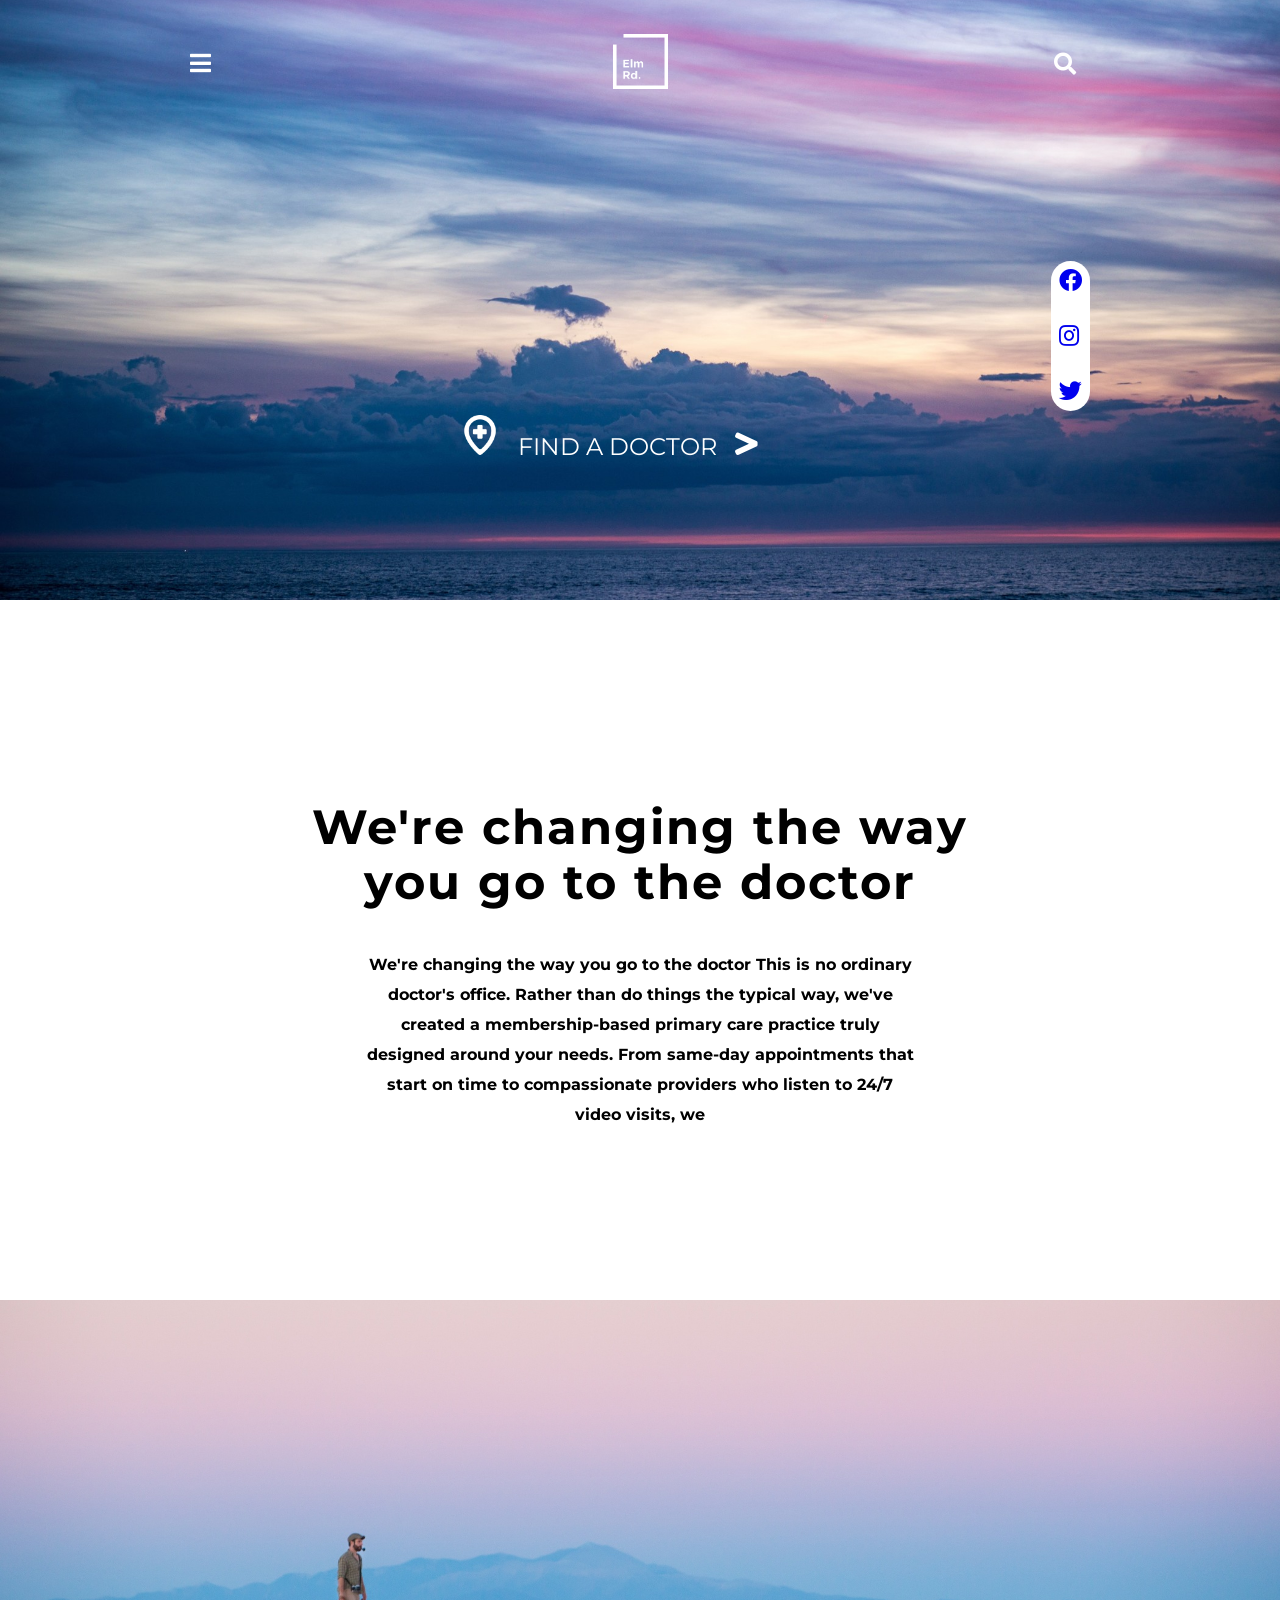
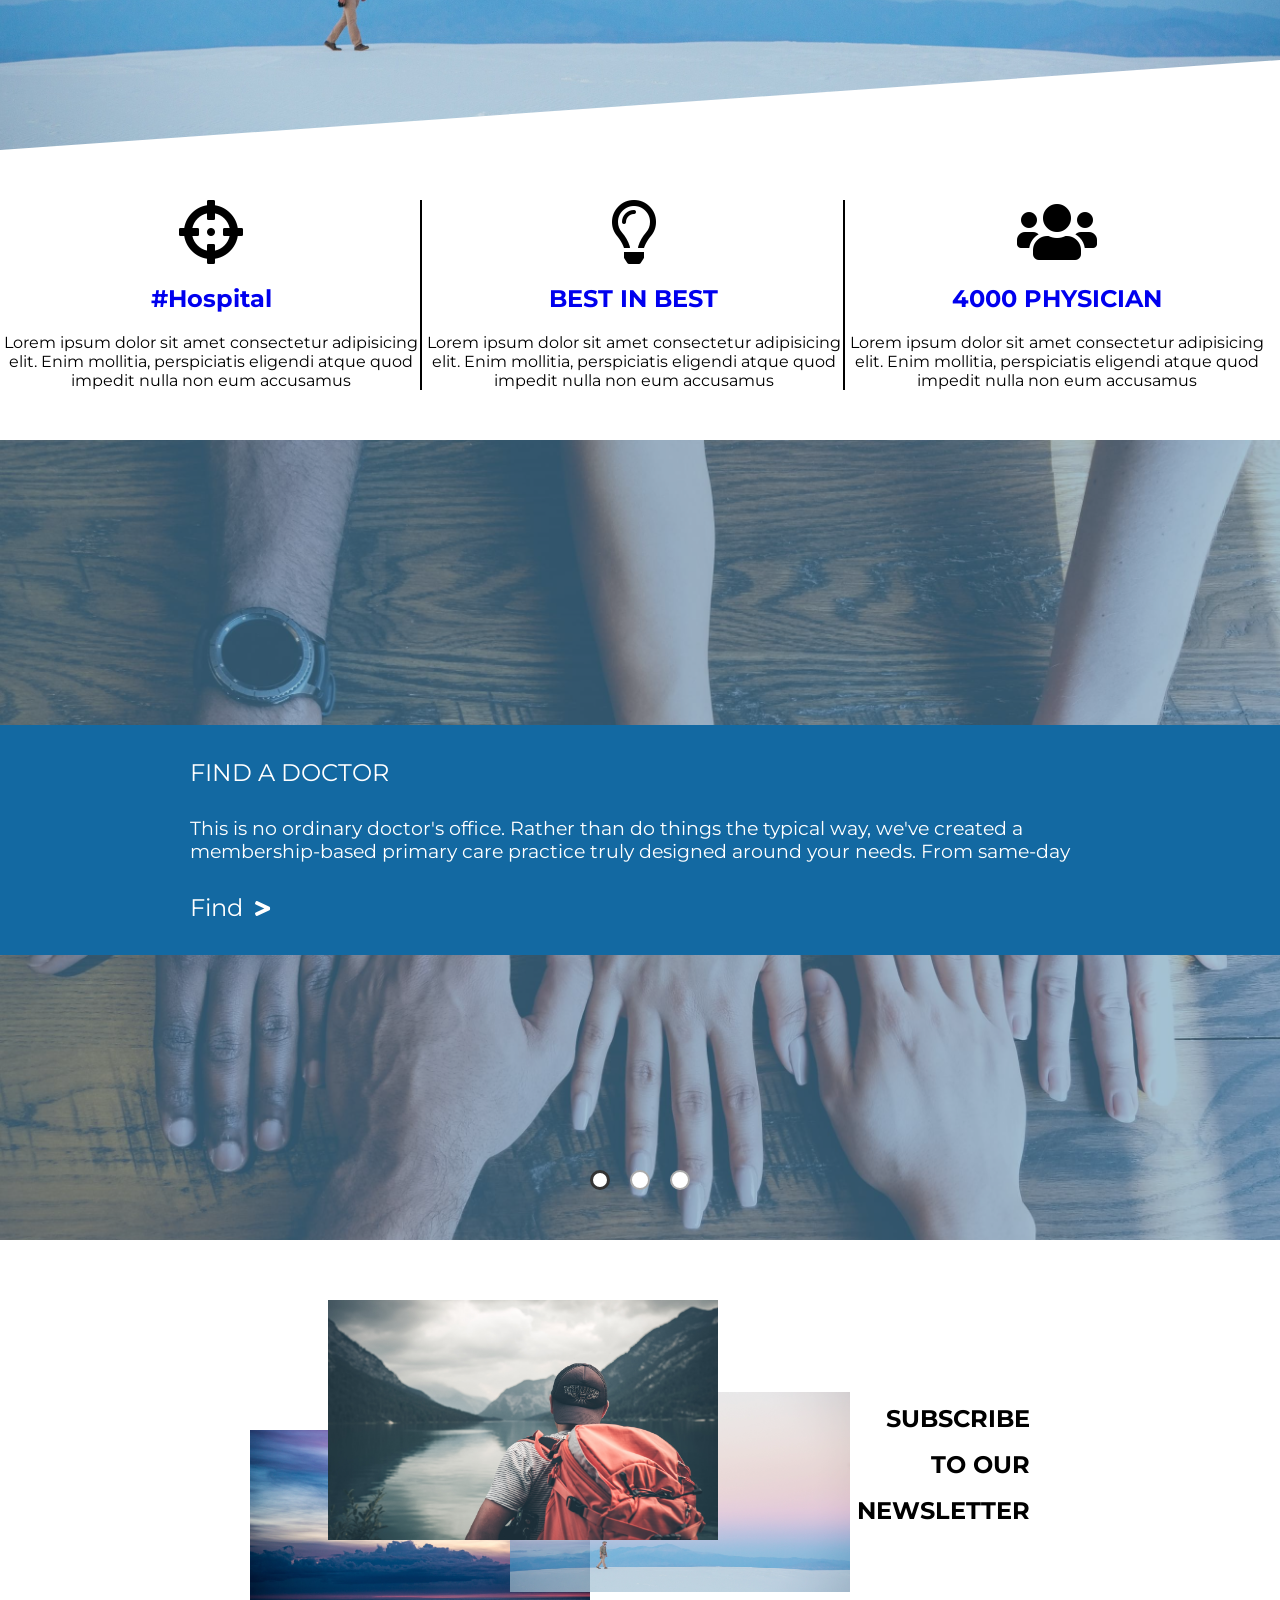
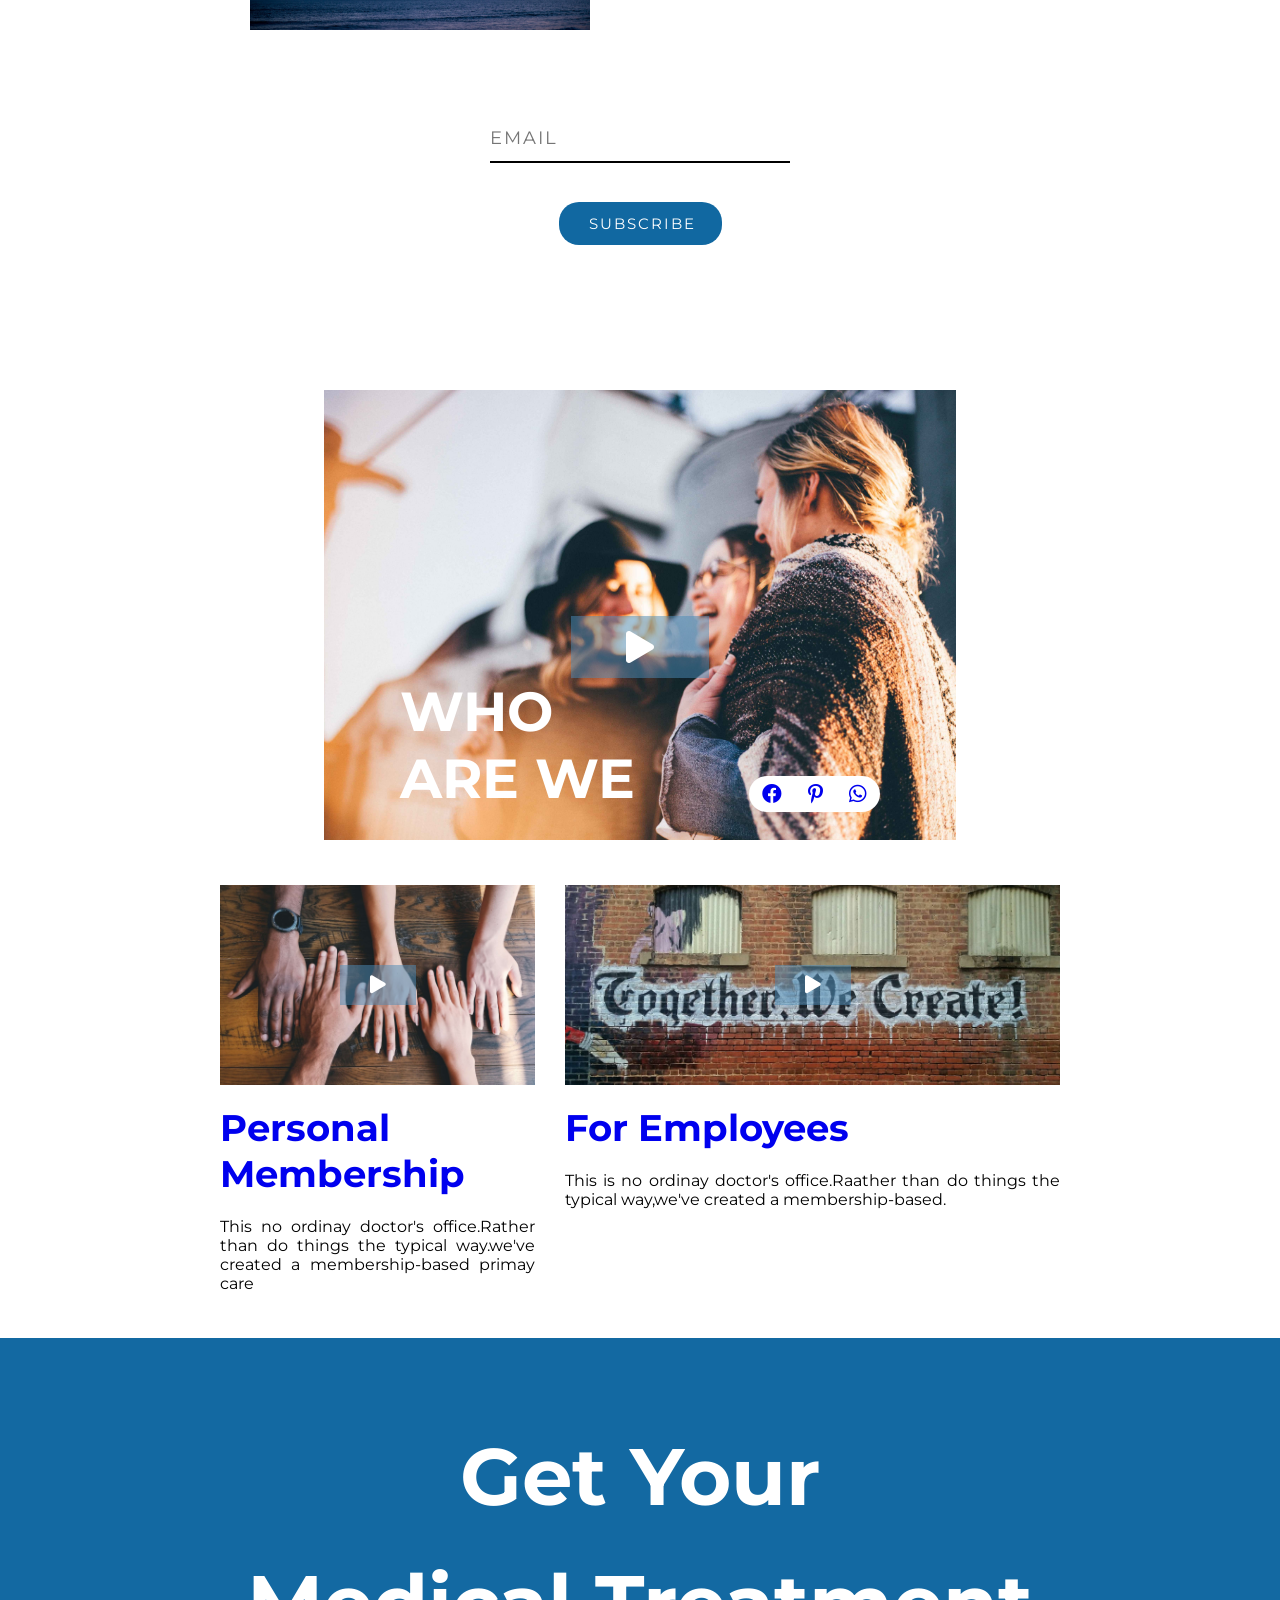
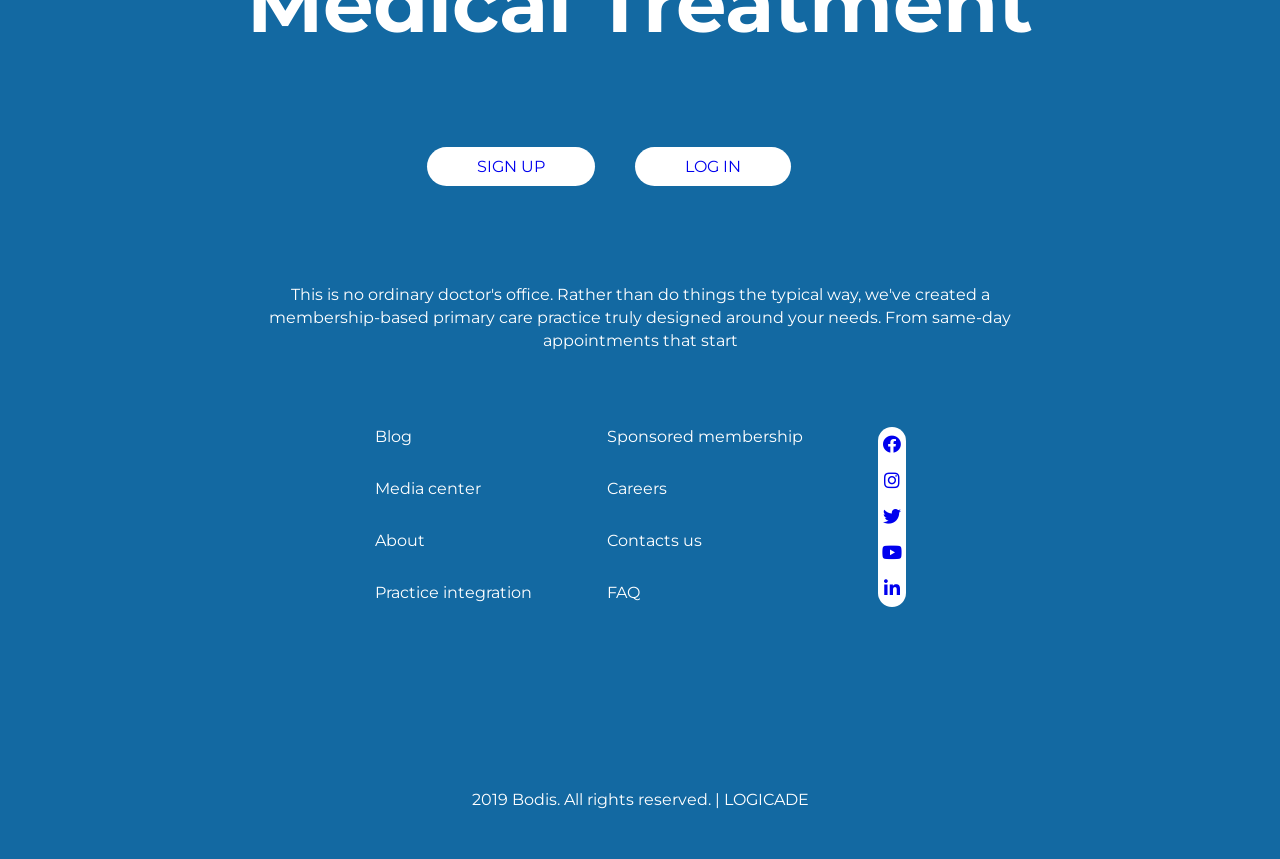
==== index.html @ 465a8fbd "update" ====
<!DOCTYPE html>
<html>

<head>
	<meta charset="utf-8">
	<meta name="viewport" content="width=device-width, initial-scale=1.0">
	<title>ELMRD | LOGICADE - devbranch kalim</title>
	<link href="https://fonts.googleapis.com/css?family=Montserrat&display=swap" rel="stylesheet">
	<link rel="stylesheet" href="./css/font-awesome icons.css">
	<link rel="stylesheet" media="(min-width:769px)" type="text/css" href="style.css">
	<link rel="stylesheet" media="(max-width:768px)" href="./ipad.css">
	<link rel="stylesheet" media="(max-width:500px)" href="./mobile.css">


</head>

<body>
	<!-- Header -->

	<header id="sec1">
		<div class="container-header">
			<div class="main-header-contant">
				<nav class="header__nav">
					<div class="container-header nav-container">
						<div class="hd-burger">
							<a class="text-white-color" href="#" onclick="sideBarFunc()"><i class="fas fa-bars"></i></a>
						</div>
						<div class="hd-logo">
							<a href="#"><img src="image/Artboard 1.png"></a>
						</div>
						<div class="hd-searchbar">
							<div class="search-box">
								<input type="text" name="search" placeholder="looking for ?">
								<div class="search-btn">
									<i class="fas fa-search"></i>
								</div>
								<div class="cancel-btn">
									<i class="fas fa-times"></i>
								</div>
								<div class="search-data">

								</div>
							</div>
						</div>
					</div>
				</nav>
				<div class="Child2">
					<div>
						<a href="#" class="text-white-color"><img src="image/hospital-placeholder.png"> &nbsp; FIND A DOCTOR &nbsp;
							<i class="fas fa-greater-than"></i></a>
					</div>
					<div>
						<ul>
							<li>
								<a class="text-blue-color" href="#">
									<i class="fab fa-facebook"></i>
								</a>
							</li>
							<li>
								<a class="text-blue-color" href="#">
									<i class="fab fa-instagram"></i>
								</a>
							</li>
							<li>
								<a class="text-blue-color" href="#">
									<i class="fab fa-twitter"></i>
								</a>
							</li>
						</ul>
					</div>
				</div>
				<div class="main__sidebar">
					<ul class="sidebar">
						<li> <a href="#sec1">Home</a></li>
						<li> <a href="#sec2">About</a></li>
						<li> <a href="#sec3">Services</a></li>
						<li> <a href="#sec4">Explore</a></li>
						<li> <a href="#sec5">Subscribe</a></li>
						<li> <a href="#sec6">Video</a></li>
						<li> <a href="#sec7">Contact</a></li>
					</ul>
				</div>
			</div>
		</div>
	</header>

	<!-- Descriptoin -->

	<div id="sec2">
		<section id="Desciption">
			<div class="container">
				<div class="contant text-blue-color">
					<h1>We're changing the way you go to the doctor </h1>
					<h4>We're changing the way you go to the doctor
						This is no ordinary doctor's office. Rather than do things the typical way, we've created a membership-based
						primary care practice truly designed around your needs. From same-day appointments that start on time to
						compassionate providers who listen to 24/7 video visits, we </h4>
				</div>
			</div>
		</section>
	</div>

	<!-- third section -->

	<div id="sec3">
		<section id="main-3">
			<div class="container3">
				<div class="bg-img1"></div>
				<div id="Cards">
					<div class="card border-right">
						<a href="#"><i class="fas fa-4x fa-crosshairs"></i></a>
						<h2><a href="#" class="text-blue-color padding-top-bottom">#Hospital</a></h2>
						<p>Lorem ipsum dolor sit amet consectetur adipisicing elit. Enim mollitia, perspiciatis eligendi atque quod
							impedit nulla non eum accusamus</p>
					</div>
					<div class="card border-right">
						<a href="#"><i class="far fa-4x fa-lightbulb"></i></a>
						<h2><a href="#" class="text-blue-color padding-top-bottom">BEST IN BEST</a></h2>
						<p>Lorem ipsum dolor sit amet consectetur adipisicing elit. Enim mollitia, perspiciatis eligendi atque quod
							impedit nulla non eum accusamus</p>
					</div>
					<div class="card">
						<a href="#"><i class="fas fa-4x fa-users"></i></a>
						<h2><a href="#" class="text-blue-color padding-top-bottom">4000 PHYSICIAN</a></h2>
						<p>Lorem ipsum dolor sit amet consectetur adipisicing elit. Enim mollitia, perspiciatis eligendi atque quod
							impedit nulla non eum accusamus</p>
					</div>
				</div>
			</div>
		</section>
	</div>

	<!-- fourth section -->
	<div id="sec4">
		<section id="Slider">
			<div class="main-4">
				<div class="gradient">
					<div class="container4">
						<div class="contant-main">
							<div class="contant text-white-color">
								<h1 class="font-weight">FIND A DOCTOR</h1>
								<h3 class="font-weight">This is no ordinary doctor's office. Rather than do things the typical way,
									we've created a membership-based primary care practice truly designed around your needs. From same-day
								</h3>
								<a href="#">
									<h2 class="font-weight text-white-color">Find &nbsp;<i class="fas fa-greater-than"></i></h2>
								</a>
							</div>
						</div>
					</div>
				</div>
			</div>
			<div class="main-4">
				<div class="gradient">
					<div class="container4">
						<div class="contant-main">
							<div class="contant text-white-color">
								<h1 class="font-weight">Lorem, ipsum dolor.></h1>
								<h3 class="font-weight">Lorem ipsum dolor sit amet, consectetur adipisicing elit. Officia vel eaque esse
									animi exercitationem tempore dicta veritatis? Sunt, voluptatibus temporibus.</h3>
								<a href="#">
									<h2 class="font-weight text-white-color">Find &nbsp;<i class="fas fa-greater-than"></i></h2>
								</a>
							</div>
						</div>
					</div>
				</div>
			</div>
			<div class="main-4">
				<div class="gradient">
					<div class="container4">
						<div class="contant-main">
							<div class="contant text-white-color">
								<h1 class="font-weight">Lorem, ipsum dolor.</h1>
								<h3 class="font-weight">Lorem ipsum, dolor sit amet consectetur adipisicing elit. Consequuntur
									necessitatibus iure, a veritatis ducimus tempore ipsam eos dolores quasi enim.</h3>
								<a href="#">
									<h2 class="font-weight text-white-color">Find &nbsp;<i class="fas fa-greater-than"></i></h2>
								</a>
							</div>
						</div>
					</div>
				</div>
			</div>
			<div id="Dots">
				<div class="dot" onclick="currentSlide(1)"></div>
				<div class="dot" onclick="currentSlide(2)"></div>
				<div class="dot" onclick="currentSlide(3)"></div>
			</div>
		</section>
	</div>

	<!-- fifth section -->

	<div id="sec5">
		<section id="main-5 sec5">
			<div class="container">
				<div class="main-contant-5">
					<div id="Card">
						<div class="card1">
							<img src="image/philipp-kammerer-6Mxb_mZ_Q8E-unsplash.jpg">
							<img src="image/matt-le-SJSpo9hQf7s-unsplash.jpg">
							<img src="image/beach-clouds-dawn-1370725.jpg">
						</div>
						<div class="card2 text-blue-color line-height">
							<h1>SUBSCRIBE TO OUR NEWSLETTER</h1>
						</div>
					</div>
					<div class="row">
						<div>
							<input type="email" placeholder="EMAIL" name="" class="line-height lettter-spacing ">
							<a href="#" class="border-radius text-white-color lettter-spacing">
								<h4 class="font-weight">SUBSCRIBE</h4>
							</a>
						</div>
					</div>
				</div>
			</div>
		</section>
	</div>


	<!-- Videos section -->

	<div id="sec6">
		<section id="Videos-Section">
			<div class="container">
				<div class="First-video">
					<div class="contant">
						<div>
							<a onclick="trailer(1)" class="text-white-color action" href="#"><i class="fas fa-2x fa-play"></i></a>
						</div>
						<div class="latter-spacing font-size">
							<div>
								<a href="#" class="text-white-color">
									<h2>WHO ARE WE</h2>
								</a>
							</div>
							<div>
								<ul class="border-radius">
									<li>
										<a class="text-blue-color" href="#"><i class="fab fa-facebook"></i></a>
									</li>
									<li>
										<a class="text-blue-color" href="#"><i class="fab fa-pinterest-p"></i></a>
									</li>
									<li>
										<a class="text-blue-color" href="#"><i class="fab fa-whatsapp"></i></a>
									</li>
								</ul>
							</div>
						</div>
					</div>
				</div>
				<div class="Second-Third-video">
					<div class="card1">
						<div>
							<a onclick="trailer(2)" class="text-white-color" href="#"><i class="fas fa-play"></i></a>
						</div>
						<div class="text-blue-color">
							<a href="#">
								<h1 class="padding-top-bottom text-blue-color font-size latter-spacing line-height">Personal Membership
								</h1>
							</a>
							<p class="text-align-justify">This no ordinay doctor's office.Rather than do things the typical way.we've
								created a membership-based primay care</p>
						</div>
					</div>
					<div class="card2">
						<div>
							<a onclick="trailer(3)" class="text-white-color" href="#"><i class="fas fa-play"></i></a>
						</div>
						<div class="text-blue-color">
							<a href="#">
								<h1 class="padding-top-bottom text-blue-color font-size line-height latter-spacing">For Employees</h1>
							</a>
							<p class="text-align-justify">This is no ordinay doctor's office.Raather than do things the typical
								way,we've created a membership-based.</p>
						</div>
					</div>
				</div>
			</div>
			<!-- 1st video trailer -->
			<div class="trailer1">
				<div class="iframe-container">
					<iframe width="560" height="315" src="https://www.youtube.com/embed/BNVHwDk-8m0" frameborder="0"
						allow="accelerometer; autoplay; clipboard-write; encrypted-media; gyroscope; picture-in-picture"></iframe>
				</div>
				<a onclick="closed(1)" class="close" href="#">
					<i class="fas fa-times"></i>
				</a>
			</div>
			<!-- 2st video trailer -->
			<div class="trailer2">
				<div class="iframe-container">
					<iframe width="560" height="315" src="https://www.youtube.com/embed/BNVHwDk-8m0" frameborder="0"
						allow="accelerometer; autoplay; clipboard-write; encrypted-media; gyroscope; picture-in-picture"></iframe>
				</div>
				<a onclick="closed(2)" class="close" href="#">
					<i class="fas fa-times"></i>
				</a>
			</div>
			<!-- 3st video trailer -->
			<div class="trailer3">
				<div class="iframe-container">
					<iframe width="560" height="315" src="https://www.youtube.com/embed/BNVHwDk-8m0" frameborder="0"
						allow="accelerometer; autoplay; clipboard-write; encrypted-media; gyroscope; picture-in-picture"></iframe>
				</div>
				<a onclick="closed(3)" class="close" href="#">
					<i class="fas fa-times"></i>
				</a>
			</div>


		</section>
	</div>

	<!-- footer section -->

	<footer id="sec7">
		<div class="container">
			<div class="row1 text-white-color">
				<h1 class="font-size5">Get Your</h1>
				<h1 class="font-size5 padding">Medical Treatment</h1>
				<ul>
					<li><a href="#" class="border-radius text-blue-color" id="popup1">SIGN UP</a></li>
					<li><a href="#" class="border-radius text-blue-color" id="popup2">LOG IN</a></li>
				</ul>
			</div>
			<div class="row2 text-white-color">
				<h4 class="font-weight">This is no ordinary doctor's office. Rather than do things the typical way, we've
					created a membership-based primary care practice truly designed around your needs. From same-day appointments
					that start</h4>
			</div>
			<div class="row3">
				<div class="nav">
					<ul>
						<li><a class="text-white-color" href="#">Blog</a></li>
						<li><a class="text-white-color" href="#">Media center</a></li>
						<li><a class="text-white-color" href="#">About</a></li>
						<li><a class="text-white-color" href="#">Practice integration</a></li>
					</ul>
					<ul>
						<li><a class="text-white-color" href="#">Sponsored membership</a></li>
						<li><a class="text-white-color" href="#">Careers</a></li>
						<li><a class="text-white-color" href="#">Contacts us</a></li>
						<li><a class="text-white-color" href="#">FAQ</a></li>
					</ul>
				</div>
				<div class="icons">
					<ul class="border-radius">
						<li><a class="text-blue-color" href="#"><i class="fab fa-facebook"></i></a></li>
						<li><a class="text-blue-color" href="#"><i class="fab fa-instagram"></i></a></li>
						<li><a class="text-blue-color" href="#"><i class="fab fa-twitter"></i></a></li>
						<li><a class="text-blue-color" href="#"><i class="fab fa-youtube"></i></a></li>
						<li><a class="text-blue-color" href="#"><i class="fab fa-linkedin-in"></i></a></li>
					</ul>
				</div>
			</div>
			<div class="row4 text-white-color">
				<p>2019 Bodis. All rights reserved. | LOGICADE</p>
			</div>
		</div>
	</footer>



	<!-- signup -->

	<section id="sec8">
		<form class="sign_Up">
			<div class="sign sign-h3">
				<h3>Login</h3>
			</div>
			<div class="sign mail">
				<input type="mail" name="mail" required>
				<label>Your Email</label>
			</div>
			<div class="sign pass">
				<input type="mail" name="Password" required>
				<label>Password</label>
			</div>
			<div class="sign f-p">
				<label>Forgot Password?</label>
			</div>
			<div class="sign s-b">
				<button type="submit"><a href="#" class="signUp_btn">LOGIN</a></button>
			</div>
			<div class="sign s-i-w">
				<label>or sign in with:</label>
			</div>
			<div class="sign s-icons">
				<div class="facebook">
					<a><i class="fab fa-facebook-f"></i></a>
				</div>
				<div class="twitter">
					<a><i class="fab fa-twitter"></i></a>
				</div>
				<div class="google">
					<a><i class="fab fa-google-plus-g"></i></a>
				</div>
			</div>
		</form>
	</section>
	<!-- login -->
	
	<section id="sec8">
		<form class="sign_Up login">
			<div class="sign sign-h3">
				<h3>Sign Up</h3>
			</div>
			<div class="sign mail">
				<input type="mail" name="mail" required>
				<label>Name</label>
			</div>
			<div class="sign mail">
				<input type="mail" name="mail" required>
				<label>Your Email</label>
			</div>
			<div class="sign pass">
				<input type="mail" name="Password" required>
				<label>Your Password</label>
			</div>
			<div class="sign pass">
				<input type="mail" name="Password" required>
				<label>Confirm Password</label>
			</div>
			<div class="sign f-p">
				<label>Forgot Password?</label>
			</div>
			<div class="sign s-b">
				<button type="submit"><a href="#" class="signUp_btn">SIGN UP</a></button>
			</div>
			<div class="sign s-i-w">
				<label>or sign up with:</label>
			</div>
			<div class="sign s-icons">
				<div class="facebook">
					<a><i class="fab fa-facebook-f"></i></a>
				</div>
				<div class="twitter">
					<a><i class="fab fa-twitter"></i></a>
				</div>
				<div class="google">
					<a><i class="fab fa-google-plus-g"></i></a>
				</div>
			</div>
		</form>
	</section>
	<script src="./main.js"></script>
</body>

</html>
---- style.css ----
/*
=============================
GLOBAL STYLE
=============================
*/
*{
	padding: 0;
	margin: 0;
	box-sizing: border-box;
}
html, body{
	scroll-behavior: smooth;
}
body{
	font-family: 'Montserrat', sans-serif;
	background: #fff;
}
/*
=============================
COMMON STYLING
=============================
*/
:root{
	--h-size: 3em;
	--letter-spacing: 2px;
	--padding: 30px 0px;
	--line-height: 55px;
	--line-height2: 30px;
	--bg-play-icon: rgba(77, 140, 183,0.5);
}
a{
	text-decoration: none;
	display: inline-block;
	outline: none;
}
.text-white-color{
	color: #fff;
}
li.text-blue-color{
	color: #1369A2;
}
.font-weight{
	font-weight: normal;
}
.line-height{
	line-height: 46px;
}
.border-right{
	border-right: 2px solid black; 
}
.border-radius{
	border-radius: 20px;
}
.lettter-spacing{
	letter-spacing: 2px;
}
.padding-top{
	padding-top: 30px; 
}
/**/
.font-size{
	font-size: 2.3em;
}
.padding-top-bottom{
	padding: 20px 0px 20px 0px;
}
/**/
.font-size5{
	font-size: 5em;
}
.text-align-justify{
	text-align: justify;
}

/*
=====================================================
COMMON CONTAINER (DISCRIPTION)( 6 )( 5 )( footer )
=====================================================
*/
.container{
	max-width: 900px;
	display: flex;
	margin: auto;
	flex-direction: column;
	align-items: center;
	justify-content: center;
	justify-content: space-between;
}
/*
=============================
HEADER Section
=============================
*/
header{
	width: 100%;
	background: url(image/beach-clouds-dawn-1370725.jpg) no-repeat center / cover;

}
.active-header{
	position: fixed;
	top: 0;
	background-color: hsla(249, 100%, 65%, .8);
	border-bottom: .5rem solid #664AFF;
	z-index: 1000;
	margin-top: 0 !important;
}
header a{
	text-decoration: none;
	display: inline-block;
}
.container-header{
	max-width: 900px;
	margin: auto;
}
.main-header-contant{
	height: 600px;
	display: flex;
	flex-direction: column;
	align-items: center;
}
.header__nav{
	width: 100%;
	margin-top: 1rem;
}
nav .nav-container{
	margin: auto;
	width: 100%;
	height: 95px;
	display: flex;
	text-align: center;
	justify-content: space-between;
	align-items: center;
}

.main-header-contant nav .hd-burger{
	height: 50px;
	display: flex;
	justify-content: flex-start;
	align-items: center;
	flex: 1;
}

nav .hd-burger i{
	font-size: 1.5rem;
	transition: 0.4s linear;
}
nav .hd-burger i:hover{
	transform: scale(1.2);
}

nav .hd-logo img{
	width: 55px;
}


.main-header-contant nav .hd-logo{
	display: flex;
	align-items: center;
	justify-content: center;
}

.main-header-contant nav .hd-searchbar{
	display: flex;
	align-items: center;
	justify-content: flex-end;
	flex: 1;
}

nav .hd-searchbar i{
	transition: all .5s linear;
}

nav .hd-searchbar i:hover{
	transform: scale(1.2);
}


/* search box */

.search-box{
	height: 50px;
	width: 50px;
	position: relative;
	transition: all .5s ease;
}
/* For Mobile */
@media (max-width:500px){

	.search-box{
		height: 25px !important;
		width: 25px !important;
	}
	.search-box input{
		font-size: .6rem !important;
		padding: .7em .5em .7em .7em !important;
	}
	
	.search-box.active{
		width: 8rem !important;
	}
	.search-box .search-btn{
		height: 25px !important;
		width: 25px !important;
		line-height: 25px !important;
		font-size: 1rem !important;
	}

	.search-box .search-btn.active{
		right: 3px !important;
		height: 20px !important;
		width: 20px !important;
		line-height: 20px !important;
		font-size: .6rem !important;
	}
	.search-box .cancel-btn.active {
		right: -1.1rem !important;
	}
	.search-box .cancel-btn {
		font-size: 12px !important;
	}
	.search-box .search-data {
		font-size: .5rem !important;
	}
}

.search-box.active{
	width: 15rem;
}
.search-box input{
	height: 100%;
	width: 100%;
	border: none;
	outline: none;
	background: #fff;
	color: #1369A2;
	font-size: 1rem;
	border-radius: 50px;
	padding: 1em .7em 1em .9em;
	opacity: 0;
}
.search-box input.active{
	opacity: 1;
}
.search-box .search-btn{
	position: absolute;
	top: 50%;
	right: 0px;
	transform: translateY(-50%);
	height: 50px;
	width: 50px;
	color: #fff;	
	line-height: 50px;
	text-align: center;
	border-radius: 50px;
	font-size: 1.4rem;
	cursor: pointer;
	transition: all 0.5s linear;
	z-index: 1;
}
.search-box .search-btn.active{
	right: 5px;
	height: 40px;
	width: 40px;
	background-color: #664AFF;
	color: #fff;
	line-height: 40px;
	font-size: 1.2rem;
	transform: translateY(-50%) rotate(360deg);	
}
.search-box .cancel-btn{
	position: absolute;
	top: 50%;
	right: 20px;
	transform: translateY(-50%);
	color: #fff;
	font-size: 25px;
	cursor: pointer;
	opacity: 0;
	transition: all .5s 0.2s linear
}

.search-box .cancel-btn.active{
	opacity: 1;
	right: -2.2rem;
	transform: translateY(-50%) rotate(360deg);
}

.search-box .search-data{
	text-align: center;
	padding-top: 7px;
	color: #fff;
	font-size: .9rem;
	word-wrap: break-word;
}

.search-box .search-data.active{
	display: none;
}

/* seacrhbar end */
.Child2{
	width: 70%;
	height: 350px;
	display: flex;
	align-self: flex-end;
	justify-content: space-between;
}
.Child2 div a{
  cursor: not-allowed;
}
.Child2 > :nth-child(1){
	display: flex;
	align-items: flex-end;
	font-size: 1.5rem;
}
.Child2 > :nth-child(1) i{
	font-size: 30px;
}
.Child2 > :nth-child(1) img{
	width: 40px;
}
.Child2 > :nth-child(2){
	align-self: flex-end;
	margin-bottom: 35px;
}
.Child2 > :nth-child(2) ul{
	list-style: none;
	background: #fff;
	border-radius: 20px;
}
.Child2 > :nth-child(2) ul li{
	margin: 15px 0px 15px 0px;
}
.Child2 > :nth-child(2) ul li a i{
	font-size: 23px;
	transition: 0.2s linear;
}
.Child2 > :nth-child(2) ul li a i:hover{
	transform: scale(1.2);
}
.Child2 > :nth-child(2) ul li a{
	padding: 8px 8px;
}

/* Start */
.main__sidebar{
	position: fixed;
	background: rgba(0, 0, 0, 0.75);
    width: 100%;
	height: 100%;
	transition: all .2s linear;
	
	visibility: hidden;
	opacity: 0;
}
.main__sidebar.active{
	visibility: visible;
	opacity: 1;
	z-index: 1000000;
}

.main__sidebar .sidebar{
	width: 70%;
	height: 100%;
	position: fixed;
	left: -200px;
	transition: left .2s linear;
    background-color: #1369A2;
    list-style: none;
    display: flex;
	flex-direction: column;
	padding: 1.2em 0;
}

.main__sidebar .sidebar.active{
	left: 0;
}

.main__sidebar .sidebar li a{
	font-size: 1.3rem;
	padding: 1.5em 0;
	text-align: center;
	display: block;
	color: #fff;
	font-weight: 700;
	transition: all .2s linear;
	position: relative;
	
}

.main__sidebar .sidebar li a:hover,
.main__sidebar .sidebar li a:focus{
	background-color: rgb(14, 77, 119);
	font-size: 1.5rem;
}

.main__sidebar .sidebar li a:hover::after,
.main__sidebar .sidebar li a:focus::after{
	content: '';
	display: block;
	position: absolute;
	top: 0;
	bottom: 0;
	border-left: 1em solid  #fff;
}
/* End */


/*
=============================
DESCRIPTION
=============================
*/
#Desciption{
	width: 100%;
}
#Desciption .contant{
	width: 700px;
	height: 700px;
	display: flex;
	flex-direction: column;
	text-align: center;
	justify-content: center;
	align-items: center;
}
#Desciption .contant h1{
	font-size: var(--h-size);
	padding: var(--padding);
	letter-spacing: var(--letter-spacing);
	line-height: var(--line-height);
}
#Desciption .contant h4{
	line-height: var(--line-height2);
	margin-top: 10px;
	padding: 0px 75px 0px 75px;
}

/*
=============================
THIRD SECTION
=============================
*/
#main-3{
	width: 100%;
	background: #fff;
}
.container3{
	margin: auto;
	height: auto;
	display: flex;
	flex-direction: column;
	justify-content: center;
	align-items: center;
}
.bg-img1{
	width: 100%;
	height: 450px;
	background: url('image/matt-le-SJSpo9hQf7s-unsplash.jpg');
	background-size: cover;
	background-position: bottom;
	clip-path: polygon(0% 0%, 0% 100%, 100% 80%, 100% 0%);
}
#Cards{
	/* width: 900px; */
	/* height: 350px; */
	margin: 50px auto;
	display: flex;
	flex-wrap: wrap;
	
}
#Cards a{
  cursor: not-allowed;
}
.card{
	width: 33%;
	/* height: 240px; */
	display: flex;
	text-align: center;
	flex-direction: column;
	justify-content: center;
	align-items: center;
	padding-left: 2px;
}
#Cards .card i{
	transition: 0.2s linear;
	color: black;
}
#Cards .card i:hover{
	transform: scale(1.2);
}
/*
=============================
FOURTH SECTION
=============================
*/
#Slider{
	position: relative;
}
.main-4{
	width: 100%;
	background-size: cover;
}
#Slider > :nth-child(1){
	background-image: url(image/clay-banks-LjqARJaJotc-unsplash.jpg);
}
#Slider > :nth-child(2){
	background-image: url(./image/philipp-kammerer-6Mxb_mZ_Q8E-unsplash.jpg);
}
#Slider > :nth-child(3){
	background-image: url(./image/mesut-kaya-eOcyhe5-9sQ-unsplash.jpg);
}

.gradient{
	background-color: rgba(77, 140, 183,0.5);
	width: 100%;
}
.container4{
	margin: auto;
	height: 800px;
	display: flex;
	flex-direction: column;
	justify-content: center;
	align-items: center; 
}
.contant-main{
	width: 100%;
	height: 230px;
	background: #1369A2;
	align-items: center;
	display: flex;
	justify-content: center;
}
.contant-main .contant{
	width: 900px;
}
.contant-main .contant h1{
	padding-bottom: 30px;
}
.contant-main .contant h2{
	margin-top: 30px;
}
.main-4 a{
  cursor: not-allowed;
}
.contant-main .contant a h2 i{
	font-size: 20px;
}
#Dots{
	position: absolute;
	/* left: 50%; */
	bottom: 5%;
	display: flex;
	width: 100%;
	justify-content: center;
}
.dot{
	width: 20px;
	height: 20px;	
	border-radius: 50%;
	background-color: #fff;
	margin: 10px;
	cursor: pointer;
	border: 2px solid #aaa;
}
.dot.active{
	border: 3px solid #333;
}

/*
=============================
FIFTH SECTION
=============================
*/

#main-5{
	width: 100%;
}
.main-contant-5{
	min-height: 750px;
	display: flex;
	flex-direction: column;
	justify-content: center;
	align-items: center;
}
#Card{
	display: flex;
	flex-direction: row;
	justify-content: space-between;
}
#Card .card1{
	position: relative;
	height: 330px;
	width: 600px;
	display: flex;
	flex-direction: column;
	justify-content: center;
	align-items: center;
}
#Card .card1 img{
	display: inline-block;
	width: 390px;
	height: 240px;
}

#Card .card1 > :nth-child(1){
	position: absolute;
	left: 13%;
	top: 0;
	z-index: 3;
}
#Card .card1 > :nth-child(2){
	position: absolute;
	right: 0;
	top: 28%;
	z-index: 2;
	width: 340px;
	height: 200px;
	opacity: 0.8;
}
#Card .card1 > :nth-child(3){
	position: absolute;
	left: 0;
	bottom: 0;
	z-index: 1;
	width: 340px;
	height: 200px;
}

#Card .card2{
	height: 330px;
	width: 180px;
	display: flex;
	justify-content: center;
	align-items: center;
	text-align: right;
}
.row{
	display: flex;
	flex-direction: column;
	justify-content:center;
	align-items: center;
	height: 300px;
}
.row > :nth-child(1){
	height: 130px;
	display: flex;
	flex-direction: column;
	justify-content: space-between;
	align-items: center;
}
.row input{
	border-top: 0px;
	border-right: 0px;
	border-left: 0px;
	border-bottom: 2px solid black;
	color: #808080;
	width: 300px;
	font-size: 18px;
	font-family: 'Montserrat', sans-serif !important;
}

.row :focus{
	outline: none;
}
.row a{
	background: #1168A1;
	padding: 12px 30px 12px 30px;
	transition: 0.4s;
	width: 163px;
	font-size: 15px;
}
.row a:hover{
	background: #fff;
	color: #1369A2;
	border-radius: 20px;
	border: 1.5px solid #1369A2;
	transform: scale(1.1);
}
/*
=============================
Videos SECTION
=============================
*/
#Videos-Section{
	width: 100%;
}
.First-video{
	height: 450px;
	background: url(image/priscilla-du-preez-nF8xhLMmg0c-unsplash.jpg) no-repeat center /cover;
	display: flex;
	padding: 44px 76px;
	justify-content: center;
}
.First-video a{
  cursor: not-allowed;
}
.First-video .contant{
	height: 180px;
	width: 480px;
	align-self: flex-end;
	display: flex;
	flex-direction: column;
	justify-content: space-between;
}
.First-video .contant > :nth-child(1){
	align-self: center;
}
.First-video .contant > :nth-child(1) a{
	padding: 15px 55px 15px 55px;
	background: var(--bg-play-icon);
}
.First-video .contant > :nth-child(1) i{
	transition: 0.2s linear;
}
.First-video .contant > :nth-child(1) i:hover{
	transform: scale(1.2);
	color: #1369A2;
}
.First-video .contant > :nth-child(2){
	display: flex;
	align-items: flex-end;
	flex-direction: row;
	justify-content: space-between;
}
.First-video .contant > :nth-child(2) > :nth-child(1){
	width: 260px;
	align-items: flex-end;
}
.First-video .contant > :nth-child(2) > :nth-child(2) ul{
	display: flex;
	list-style: none;
	background: #fff;
}
.First-video .contant > :nth-child(2) > :nth-child(2) ul li{
	margin:8px 13px;
}
.First-video .contant > :nth-child(2) > :nth-child(2) ul li a{
 	text-align: center;
	display: flex;
}
.First-video .contant > :nth-child(2) > :nth-child(2) i{
	transition: 0.5s linear;
	font-size: 20px;
}
.First-video .contant > :nth-child(2) > :nth-child(2) i:hover{
	transform: scale(1.2);
}
.Second-Third-video{
	max-width: 100%;
	display: flex;
	flex-wrap: wrap;
	justify-content: space-evenly;
	padding: 45px 0px 45px 0px;
}
.Second-Third-video i{
	font-size: 18px;
	transition: 0.2s linear
}
.Second-Third-video i:hover{
	transform: scale(1.2);
	color: #1369A2;
}
.Second-Third-video .card1{
	width: 35%;
}
.Second-Third-video .card1 > :nth-child(1){
	background: url(image/clay-banks-LjqARJaJotc-unsplash.jpg) no-repeat center /cover;
	width: 100%;
	height: 200px;
	display: flex;
	justify-content: center;
	align-items: center;
}
.Second-Third-video .card1 > :nth-child(1) a{
	padding: 10px 30px 10px 30px;
	background: var(--bg-play-icon);
}
.Second-Third-video .card2{
	width: 55%;
}
.Second-Third-video .card2 > :nth-child(1){
	background: url('image/my-life-through-a-lens-bq31L0jQAjU-unsplash.jpg') no-repeat center /cover;
	height: 200px;
	width: 100%;
	display: flex;
	justify-content: center;
	align-items: center;
}
.Second-Third-video .card2 > :nth-child(1) a{
	padding: 10px 30px 10px 30px;
	background: var(--bg-play-icon);
}
.card1 a{
  cursor: not-allowed;
}
.card2 a{
  cursor: not-allowed;
}

/* Trailer */

/* Video Section Styling */
.trailer1{
    position: fixed;
    top: 50%;
    left: 50%;
    transform: translate(-50%, -50%);
    z-index: 10000;
    background: rgba(0, 0, 0, 0.75);
    width: 100%;
    height: 100%;
    display: flex;
    justify-content: center;
    align-items: center;

    visibility: hidden;
    opacity: 0;
}

.trailer1.active{
    visibility: visible;
    opacity: 1;
}
.trailer2{
    position: fixed;
    top: 50%;
    left: 50%;
    transform: translate(-50%, -50%);
    z-index: 10000;
    background: rgba(0, 0, 0, 0.75);
    width: 100%;
    height: 100%;
    display: flex;
    justify-content: center;
    align-items: center;

    visibility: hidden;
    opacity: 0;
}

.trailer2.active{
    visibility: visible;
    opacity: 1;
}
.trailer3{
    position: fixed;
    top: 50%;
    left: 50%;
    transform: translate(-50%, -50%);
    z-index: 10000;
    background: rgba(0, 0, 0, 0.75);
    width: 100%;
    height: 100%;
    display: flex;
    justify-content: center;
    align-items: center;

    visibility: hidden;
    opacity: 0;
}

.trailer3.active{
    visibility: visible;
    opacity: 1;
}

.close{
    position: absolute;
    top: 8%;
    right: 8%;
	color: #fff;
	font-size: 2rem;
	transition: all .5s linear;
}

.close:hover,
.close:focus{
	transform: rotate(90);
	transform: scale(1.2);
}

.iframe-container{
	height: 300px;
    width: 800px;
}

@media (max-width:768px){
	.iframe-container{
		width: 80% !important;
	}

}

.iframe-container iframe{
	width: 100%;
	height: 100%;
}
/*
=============================
FOOTER
=============================
*/
footer{
	width: 100%;
	background: #1369A2;
}
.row1{
	padding: 90px 0px; 
	text-align: center;
}
.row1 > :nth-child(2){
	padding: 30px 0px;
}
.row1 ul{
	display: flex;
	list-style: none;
	margin-left: 160px;
	padding-top: 45px;
	height: 110px;
}
.row1 ul li{
	margin: 20px;	
}
.row1 ul li a{
	padding: 10px 50px;
	background: #fff;
	transition: 0.3s linear;
}
.row1 ul li a:hover{
	background: #1369A2;
	border-radius: 20px;
	border: 1px solid #fff;
	color: #fff;
	transform: scale(1.2);
}
.row2{
	min-height: 70px;
	width: 90%;
	display: flex;
	justify-content: center;
	align-items: center;
	text-align: center;
}
.row2 h4{
	line-height: 23px;
}
.row3{
	
	padding: 75px 0px;
	display: flex;
	flex-wrap: wrap;
	justify-content: space-between;
	align-items:initial;	
}
.row3 .nav{
	min-height: 63px;
	display: flex;
	flex-direction: row;
	justify-content: space-between;
	align-self: center;
}
.row3 .nav a{
  cursor: not-allowed;
}
.row3 .nav ul{
	display: flex;
	list-style: none;
	flex-direction: column;
}
.row3 .nav ul li{
	margin-right: 75px;
	margin-bottom: 33px;
}
.row3 .icons ul{
	list-style: none;
	background: #fff;
	margin-bottom: 20px;
	text-align: center;
}
.row3 .icons ul li a{
	padding: 8px 4px;
}
.row3 .icons a{
  cursor: not-allowed;
}
.row3 .icons ul li a i{
	font-size: 18px;
	transition: 0.2s linear;
}
.row3 .icons ul li a i:hover{
	transform: scale(1.2);
}
.row4{
	text-align: center;
	padding: 80px 50px 50px 50px;
	display: flex;
}
/* signup */
#sec8{
	display: none;
	flex-direction: column;
  background-image:linear-gradient(-25deg, rgba(255, 255, 255, 0.8) 0 50%, rgba(19, 105, 162,0.7) 50% 100%);
	justify-content: center;
	align-items: center;
	height: 100vh;
	z-index: 99999;
	position: fixed;
	left: 0;
	right: 0;
	top: 0;
	bottom: 0;
}
#sec8 .login{
	height: 500px !important;
}
#sec8 .sign_Up{
	display: flex;
	flex-direction: column;
	justify-content: center;
	align-items: center;
	background-color: #ffffff;
	width: 400px;
	height: 400px;
	-webkit-box-shadow: 0 0 10px #fff;
  box-shadow: 0 0 10px black;
	border-radius: 5px;
}
#sec8 .sign_Up .sign-h3{
	width: 100% !important;
	font-size: 25px;
}
#sec8 .sign_Up .sign-h3 h3{
  padding: 0px 0 10px 0 ;
	font-size: 25px;
}
#sec8 .sign_Up .sign{
	height: 50px;
	border-bottom: 1px solid rgb(212, 212, 212);
	width: 80%;
	text-align: center;
	position: relative;
}
#sec8 .sign_Up .sign input{
	border: 0;
	outline: none;
	width: 100%;
	font-size: 18px;
	padding: 20px 0 0px 0;
	height: 48px;
}

#sec8 .sign_Up .mail label,
#sec8 .sign_Up .pass label{
	position: absolute;
	left: 0;
	top:25px;
	font-weight: 600;
}
#sec8 .sign_Up input:focus + label{
  top: 5px;
	left: -2px;
	color: #1369A2 !important;
	transition: all .4s ease;
}
#sec8 .sign_Up input:not(:focus):valid + label {
	top: 5px;
	left: -2px;
	color: #1369A2 !important;
}
#sec8 .sign_Up .sign label{
 font-size: 12px;
}
#sec8 .sign_Up .f-p,#sec8 .sign_Up .s-b,
#sec8 .sign_Up .s-i-w,#sec8 .sign_Up  .s-icons
{
	border-bottom:none;
}
#sec8 .sign_Up .f-p{
	display: flex;
	justify-content: flex-end;
	align-items: center;
}
#sec8 .sign_Up .f-p label{
	font-size: 10px;
	color: #1369A2;
	cursor: pointer;
}
#sec8 .sign_Up .s-i-w{
	display: flex;
	justify-content: center;
}
#sec8 .sign_Up .signUp_btn{
	padding: 10px 50px;
	background: #fff;
	transition: 0.3s linear;
	border-radius: 20px;
	border: 1px solid #1369A2;
	color: #1369A2;
	width: 100%;
	display: inline-block;
}
#sec8 .sign_Up .signUp_btn:hover{
 background: #1369A2;
 border: 1px solid #fff;
 color: #fff !important;
 transform: scale(1.1);
}
#sec8 .sign_Up button{
	border: none;
	background-color:transparent;
	width: 100%;
}
#sec8 .sign_Up .s-i-w label{
	margin: 0 auto;
}
#sec8 .sign_Up .s-icons{
	display: flex;
	flex-direction: row;
	justify-content: center;
}
#sec8 .sign_Up .s-icons .facebook,
#sec8 .sign_Up .s-icons .twitter,
#sec8 .sign_Up .s-icons .google
{
	border-radius: 25px;
	width: 40px;
	height: 40px;
	cursor: pointer;
}
#sec8 .sign_Up .s-icons .facebook i,
#sec8 .sign_Up .s-icons .twitter i,
#sec8 .sign_Up .s-icons .google i
{
	font-size: 20px;
	margin: 9px 0;
}
#sec8 .sign_Up .s-icons .facebook{
	background-color: #fff;
	border: 1px solid #1369A2;
	color: #1369A2;
}
#sec8 .sign_Up .s-icons .facebook:hover{
	background-color: #1369A2;
	color: #fff;
	transition: all 0.4s;
}
#sec8 .sign_Up .s-icons .twitter{
	background-color: #fff;
	border: 1px solid #9400D3;
	color: #9400D3;
	margin: 0 20px;
}
#sec8 .sign_Up .s-icons .twitter:hover{
	background-color: #9400D3;
	color: #fff;
	transition: all 0.4s;
}
#sec8 .sign_Up .s-icons .google{
	background-color: #fff;
	border: 1px solid #a81c46;
	color: #a81c46;
}
#sec8 .sign_Up .s-icons .google:hover{
	background-color: #a81c46;
	color: #fff;
	transition: all 0.4s;
}
---- ipad.css ----
@import url("./style.css");
/*
=============================
COMMON STYLING
=============================
*/

/*
=====================================================
COMMON CONTAINER (DISCRIPTION)( 6 )( 5 )( footer )
=====================================================
*/

/*
=============================
Header Section
=============================
*/
nav .hd-logo img{
    width: 68px;
}
.container-header{
    max-width: 650px;
}

.Child2 > :nth-child(1) a{
    font-size: 1.5rem;
}
.Child2 > :nth-child(2) ul li{
    margin: 11px 0px;
}
.main-header-contant{
    height: 638px;
}
header{
	width: 100%;
	background: url(image/beach-clouds-dawn-1370725.jpg);
	background-size: cover;
}
/*
=============================
DESCRIPTION
=============================
*/
#Desciption .contant{
    width: 100%;
    height: 654px;
}
#Desciption .contant h1{
    font-size: 2.8em;
}
#Desciption .contant h4{
    line-height: 25px;
}
/*
=============================
THIRD SECTION
=============================
*/
#Cards{
   
}
.card {
    width: 33%;
    height: 240px;
    display: flex;
    text-align: center;
    flex-direction: column;
    justify-content: center;
     align-items: center;
}
.bg-img1{
    height: 378px;
}
.card{
    height: 215px;
    font-size: 11px;
}
#Cards .card i{
    font-size: 3.5em;
}

/*
=============================
Fourthth SECTION
=============================
*/
.container4{
    height: 638px;
}
/*
=============================
FIFTH SECTION
=============================
*/
#Card{
        width: 100%;
        display: flex;
        flex-direction: column-reverse;
        align-items: center;
        justify-content: center;
   
}
#Card .card1{
    width: 67%;
}
#Card .card2{
    width: 30%;
}
.contant-main .contant{
    width: 90%;
}
#Card .card1 img{
    width: 372px;
}
#Card .card1 > :nth-child(1) {
    position: absolute;
    left: 7%;
    top: 0;
    z-index: 3;
}    
#Card .card1 > :nth-child(2){
    width: 327px;
}
#Card .card1 > :nth-child(3){
    width: 327px;
}
.row{
    height: 271px;
}
.row a{
    padding: 11px 25px;
}
/*
=============================
Videos SECTION
=============================
*/
.First-video{
    width: 100%;
    height: 385px;
    padding: 44px 32px;
   
}
.Second-Third-video{
    width: 100%;
    padding: 40px 52px;
}
.Second-Third-video .card1{
    width: 47%;
}
.Second-Third-video .card2{
    width: 47%;
}
.Second-Third-video .card1 > :nth-child(2) a h1{
    font-size: 1.5em;
    line-height: 38px;
    text-align: center;
}
.text-align-justify {
    text-align: center;
}
.line-height {
    line-height: 38px;
    text-align: center !important;
    font-size: 1.5em;
    justify-content: center;
}
.First-video .contant > :nth-child(2) > :nth-child(1){
    font-size: 0.7em;
    width: 171px;
}
/*
=============================
Footer
=============================
*/
.row1{
    padding: 79px 0px;
}
.row1 h1{
    font-size: 3em;
}
.row1 > :nth-child(2){
    padding: 14px 0px;
}
.row1 ul{
    margin: 0px;
    align-items: center;
    justify-content: center;
}
.row1 ul li a{
    padding: 9px 40px;
}
.row3{
    padding: 64px 0px;
    flex-wrap: nowrap;
    align-items: initial;
}
.row2{
    width: 100%;
}
.row4{
    padding: 50px;
}

.row3 .nav ul {
    width: 90%;
}
.row3 .nav {
    min-height: 63px;
    display: flex;
    flex-direction: row;
    justify-content: space-between;
    align-self: center;
}
.row3 .nav ul {
    display: flex;
    list-style: none;
    flex-direction: column;
    align-items: flex-start;
    
} 
.row3 .nav ul li {
    margin-right: 45px;
    margin-bottom: 25px;
}
---- mobile.css ----
@import url("./style.css");


/*
=====================================================
COMMON CONTAINER (DISCRIPTION)( 6 )( 5 )( footer )
=====================================================
*/
.container{
    max-width: 320px;
}
/* 
==================
Header
==================
 */

.header__nav{
	margin-top: 0rem;
}
nav .nav-container{
    height: 60px !important;
}
.container-header {
    max-width: 320px;
    margin: auto;
}

.main-header-contant{
    height: 280px;
}

nav{
    padding: 0px 10px;
}

nav a{
display: flex;
align-items: center;
}
.main-header-contant nav .hd-burger{
    height: 30px;
}
nav .hd-burger i{
font-size: 18px;
}

nav .hd-logo a img{
    width: 32px;
}
header a{
    font-size: 1.1em;
}
.Child2 > :nth-child(1) img{
    width: 21px;
}
.Child2 > :nth-child(1) i{
    font-size: 15px;
}
.Child2{
    height: 180px;
    margin-right: 20px;
}
.Child2 > :nth-child(1) a{
    font-size: .8rem !important;
}
.Child2 > :nth-child(2){
    margin-bottom: 10px;
}
.Child2 > :nth-child(2) ul li{
    margin: 5px 0px;
}
.Child2 > :nth-child(2) ul li a{
    padding: 5px 3px;
}
.Child2 > :nth-child(2) ul li a i{
    font-size: 0.8em;
}

/* 
=====================
Description
=====================
 */
 #Desciption .contant{
     height: 290px;
     width: 100%;
 }
 #Desciption .contant h1{
    padding: 0px 5px;
    font-size: 1.3em;
    line-height: 32px;
    letter-spacing: normal;
 }
 #Desciption .contant h4{
    line-height: 18px;
    font-size: 0.6em;
    padding: 0px 44px;
 }

/* 
======================
Third Section
======================
*/
.bg-img1{
    height: 230px;
}
#Cards{
    display: flex;
    flex-direction: column;
    /*min-height: 789px;*/
    justify-content: center;
    align-items: center;
    width: 100%;
}
.card{
    width: 50%;
    padding: 0px;
}
#Cards > :nth-child(1){
    border-right: 0px;
    border-bottom: 2px solid black;
}
#Cards > :nth-child(2){
    border-right: 0px;
    border-bottom: 2px solid black;
}
.card i{
    font-size: 3.5em;
}
.card p{
    font-size: 0.8em;
}
.card h2{
    font-size: 1.3em;
}
/* 4 */

.container4{
    height: 300px;
}
.contant-main{
    height: auto;
}
.contant-main .contant h1{
    padding: 10px;
    font-size: 1em;
}
.contant-main .contant h3{
    font-size: 0.6em;
    padding: 0px 10px;
}
.contant-main .contant a h2 i{
    font-size: 0.8em;
}
.contant-main .contant h2{
    font-size: 1em;
    padding: 10px;
    margin: 0px;
}
/* 
====================
Fifth Section
====================
 */
 .main-contant-5{
 }
.main-contant-5 #Card{
    width: 100%;
    display: flex;
    flex-direction: column-reverse;
    align-items: center;
    justify-content: center;
}
#Card .card1{
    width: 322px;
    height: 259px;
}
#Card .card1 img{
    width: 234px;
    height: 166px;
}#Card .card1 > :nth-child(2){
    width: 234px;
    height: 156px;
}
#Card .card1 > :nth-child(3){
    width: 234px;
    height: 166px;
}
#Card .card2{
    width: 21%;
    height: 195px;
}
#Card .card2 h1 {
    font-size: 25px;
    line-height: 34px;
}
.row{
    height: 227px;
}
.row > :nth-child(1){
    height: 100px;
}
.row input{
    width: 226px;
    line-height: 39px;
}
.row a{
    padding: 7px 20px;
    width: 120px;
    font-size: 0.7em;
}
/* 
=====================
Video Section
=====================
 */
 .Second-Third-video{
    display: flex;
    flex-direction: column;
    align-items: center;
    justify-content: center;
    width: 100%;
}
 .Second-Third-video .card1{
     width: 100% !important;
     margin-bottom: 40px;
}

 .Second-Third-video .card2{
     width: 100% !important;
}
 .Second-Third-video .card1 > :nth-child(1){
     height: 361px;
}
 .First-video{
     width: 95%;
     padding: 12px;
     height: 224px;
}
 .First-video .contant{
    width: 70%;
    height: 120px;
}
 
.First-video .contant > :nth-child(2) > :nth-child(1){
    width: 50%;
}
 .First-video .contant > :nth-child(2) > :nth-child(1) a{
    font-size: 0.38em;
}
.First-video .contant > :nth-child(2) > :nth-child(2) ul li{
    margin: 7px 8px;
}
.First-video .contant > :nth-child(2) > :nth-child(2) i{
    font-size: 13px;
}
.First-video .contant > :nth-child(1) a{
    padding: 10px 30px;
}
.First-video .contant > :nth-child(1) i{
    font-size: 0.9em;
}
.Second-Third-video .card1{
    width: 35%;
}
.Second-Third-video .card1 > :nth-child(1){
    height: 154px;
}
.Second-Third-video .card1 > :nth-child(1) a{
    padding: 7px 25px;
}
.Second-Third-video i{
    font-size: 0.9em;
}
.Second-Third-video .card1 > :nth-child(2) a h1{
    line-height: 31px;
    font-size: 1.7em;
}
.Second-Third-video .card1 > :nth-child(2) p{
    font-size: 0.9em;
}
.Second-Third-video .card2{
    width: 35%;
}
.Second-Third-video .card2 > :nth-child(1){
    height: 154px;
}
.Second-Third-video .card2 > :nth-child(1) a{
    padding: 7px 25px;
}
.Second-Third-video .card2 > :nth-child(2) a h1{
    line-height: 31px;
    font-size: 1.7em;
}
.Second-Third-video .card2 > :nth-child(2) p{
    font-size: 0.9em;
}
/* 
========================
footer
========================
 */
 .row1{
     padding: 25px 0px;
 }
 .row1 h1{
     font-size: 1.6em;
     
 }
 .row1 > :nth-child(2){
    padding: 5px;
 }
 .row1 ul{
     padding-top: 10px;
     margin: auto;
     height: auto;
     display: flex;
     justify-content: center;
 }
 .row1 ul li{
     margin: 10px;
 }
 .row1 ul li a{
     padding: 7px 24px;
     font-size: 0.7em;
 }

 .row2{
     width: 100%;
     padding: 0px 10px;
 }
 .row2 h4{
    font-size: 0.7em;
    line-height: 18px;
 }
 .row3{
     padding: 33px 10px;
     justify-content: space-evenly;
 }
 .row3 .nav ul li{
     margin-right: 30px;
     margin-bottom: 18px;
 }
.row3 .nav ul {
    display: flex;
    list-style: none;
    flex-direction: column;
    align-items: flex-start;
} 
 .row3 .nav ul li a{
    font-size: 0.6em;
 }
 .row3 .nav{
     min-height: 35px;
     width: 90%;
     display: flex;
     flex-direction: row;
     align-self: center;
    }
.row3 .icons ul{
    margin-bottom: 7px;
}
 .row3 .icons ul li a i{
    font-size: 0.8em;
 }
 .row3 .icons ul li a{
     padding: 4px 3px;
 }
 .row4{
     padding: 20px 0px 25px 0px;
 }
 .row4 h5{
     font-size: 0.7em;
 }
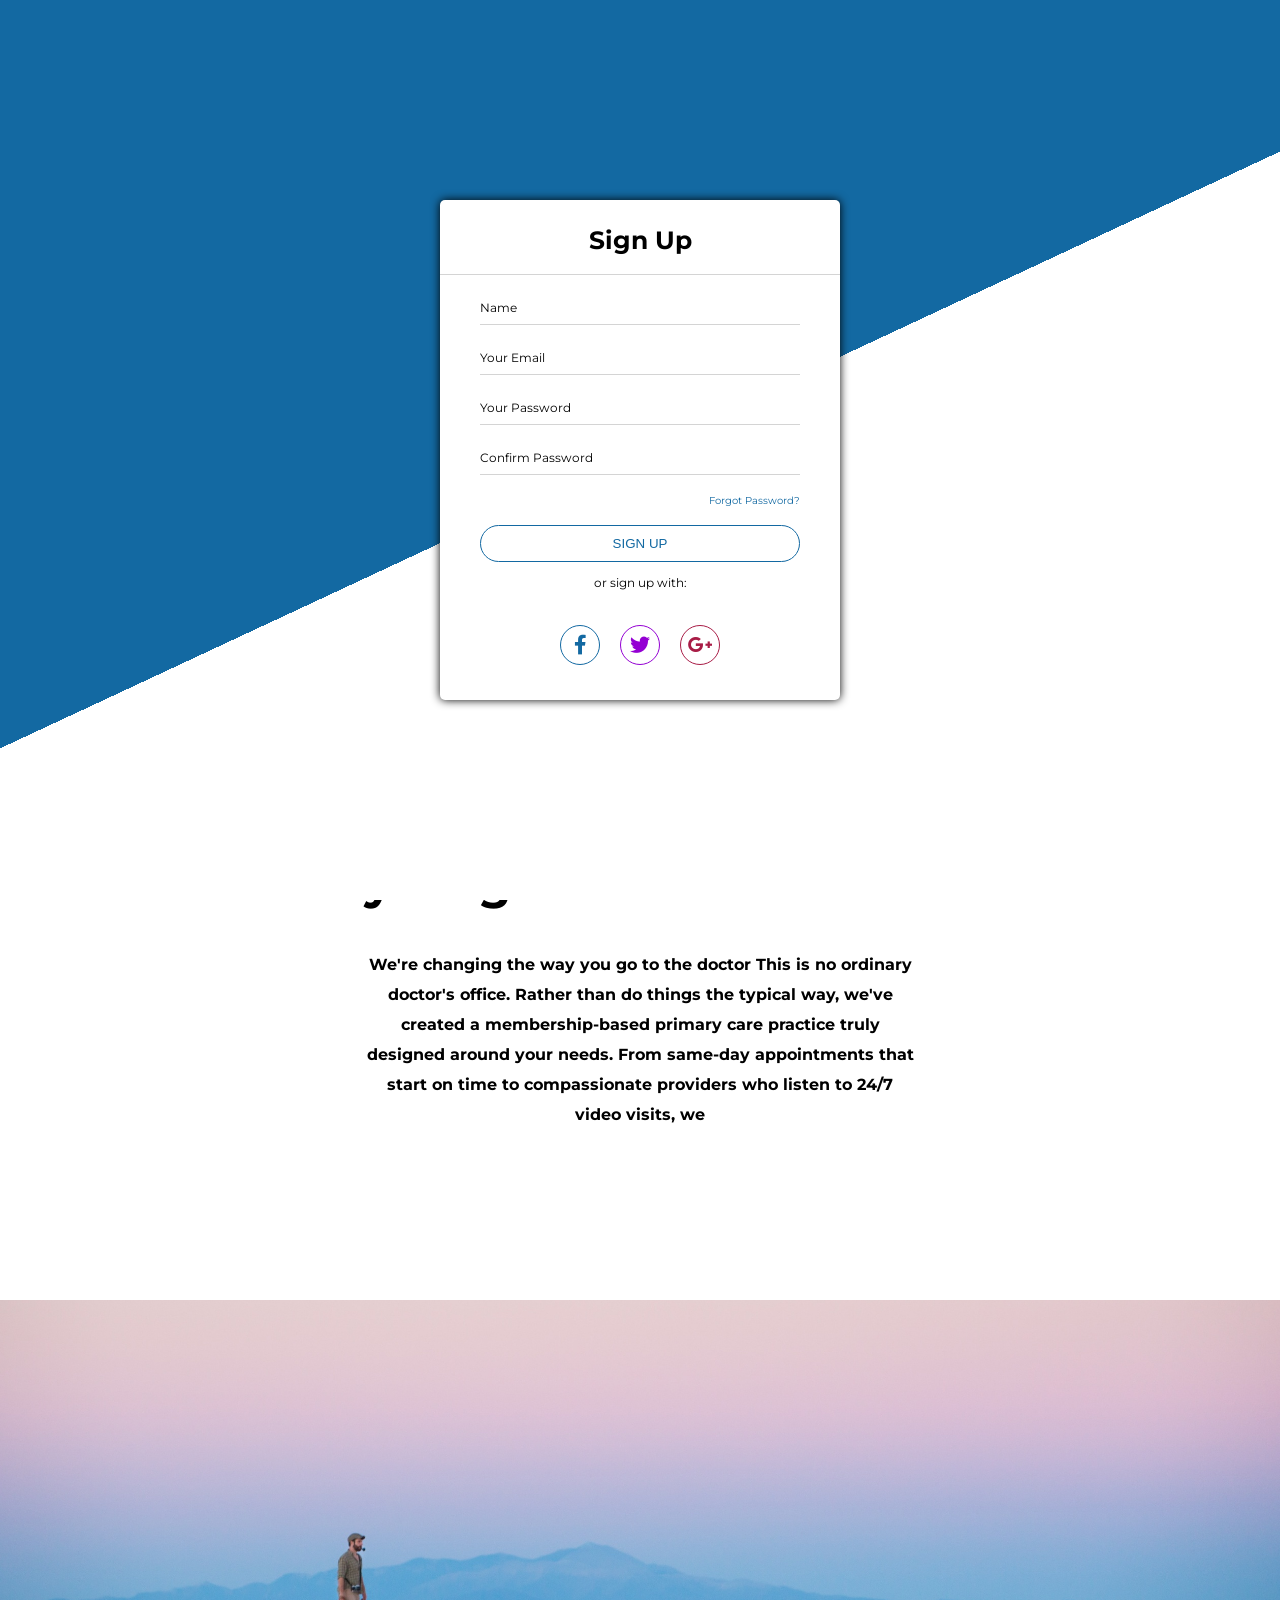
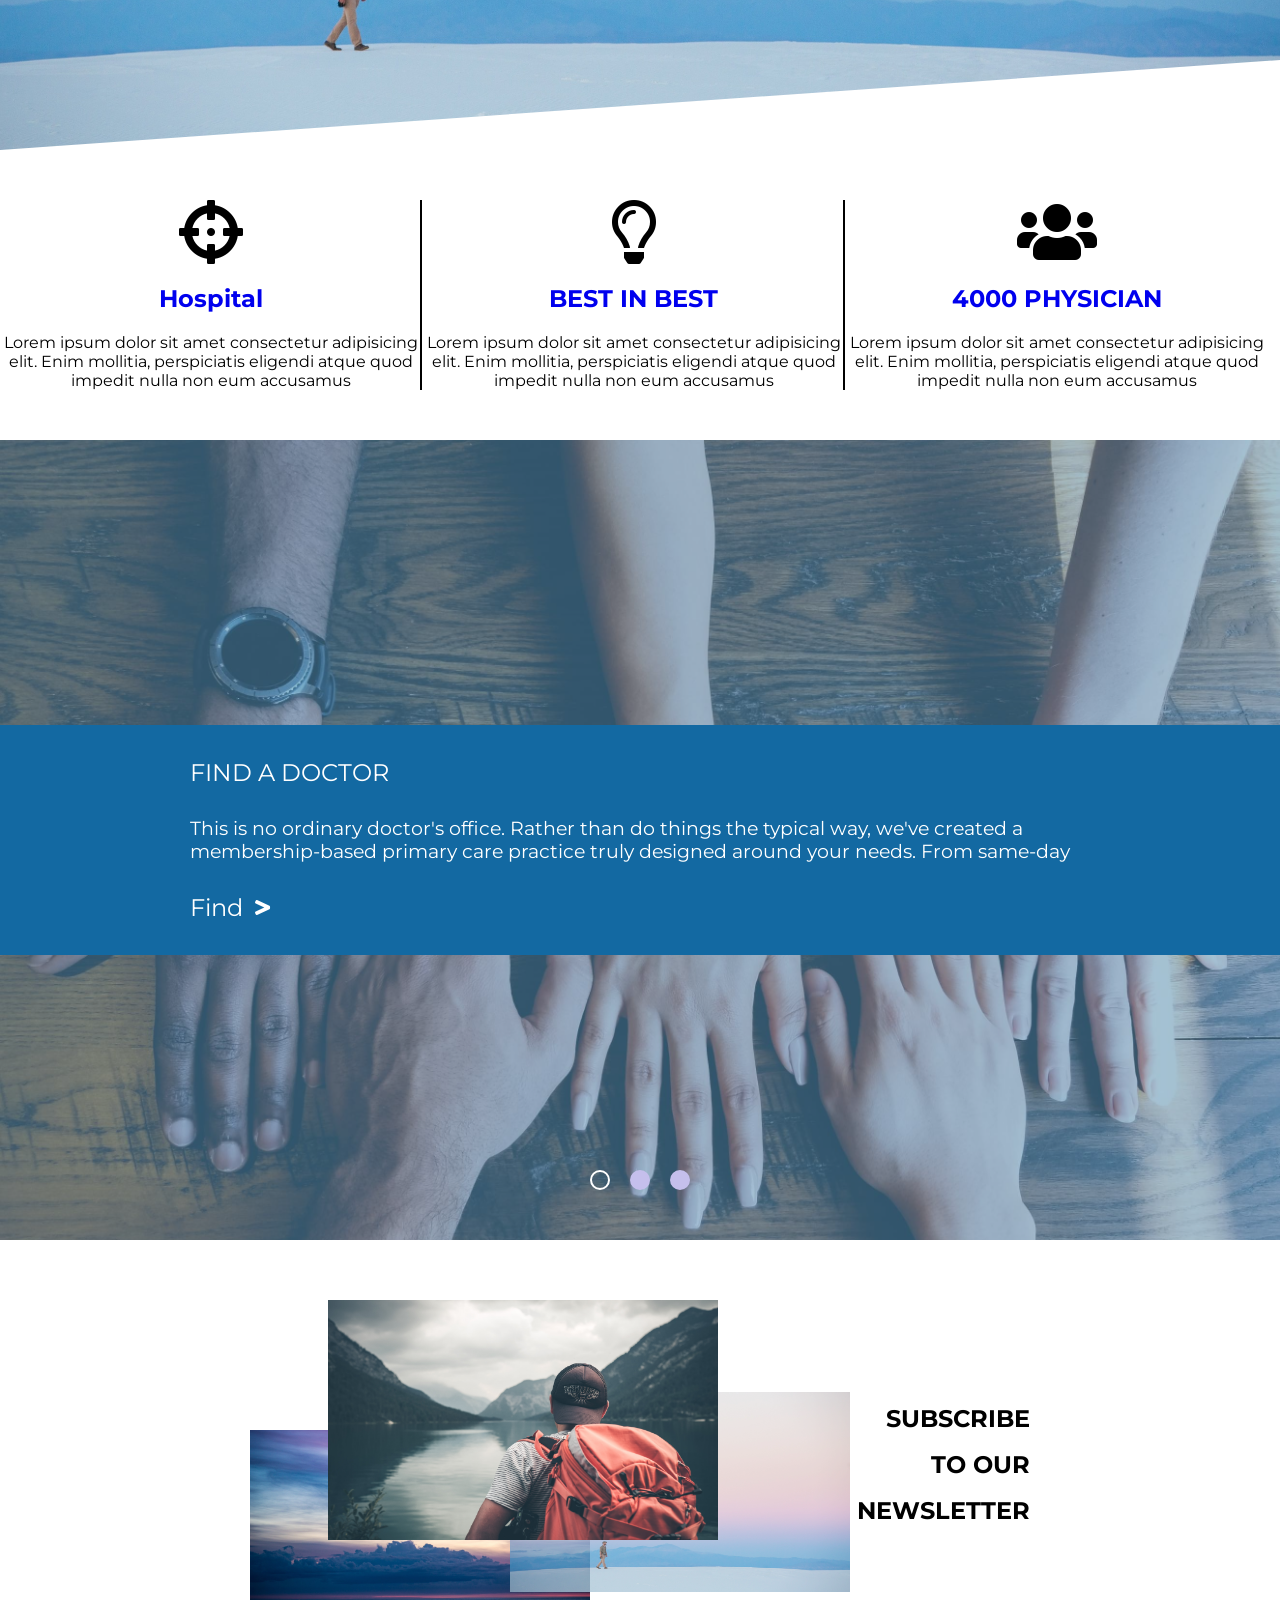
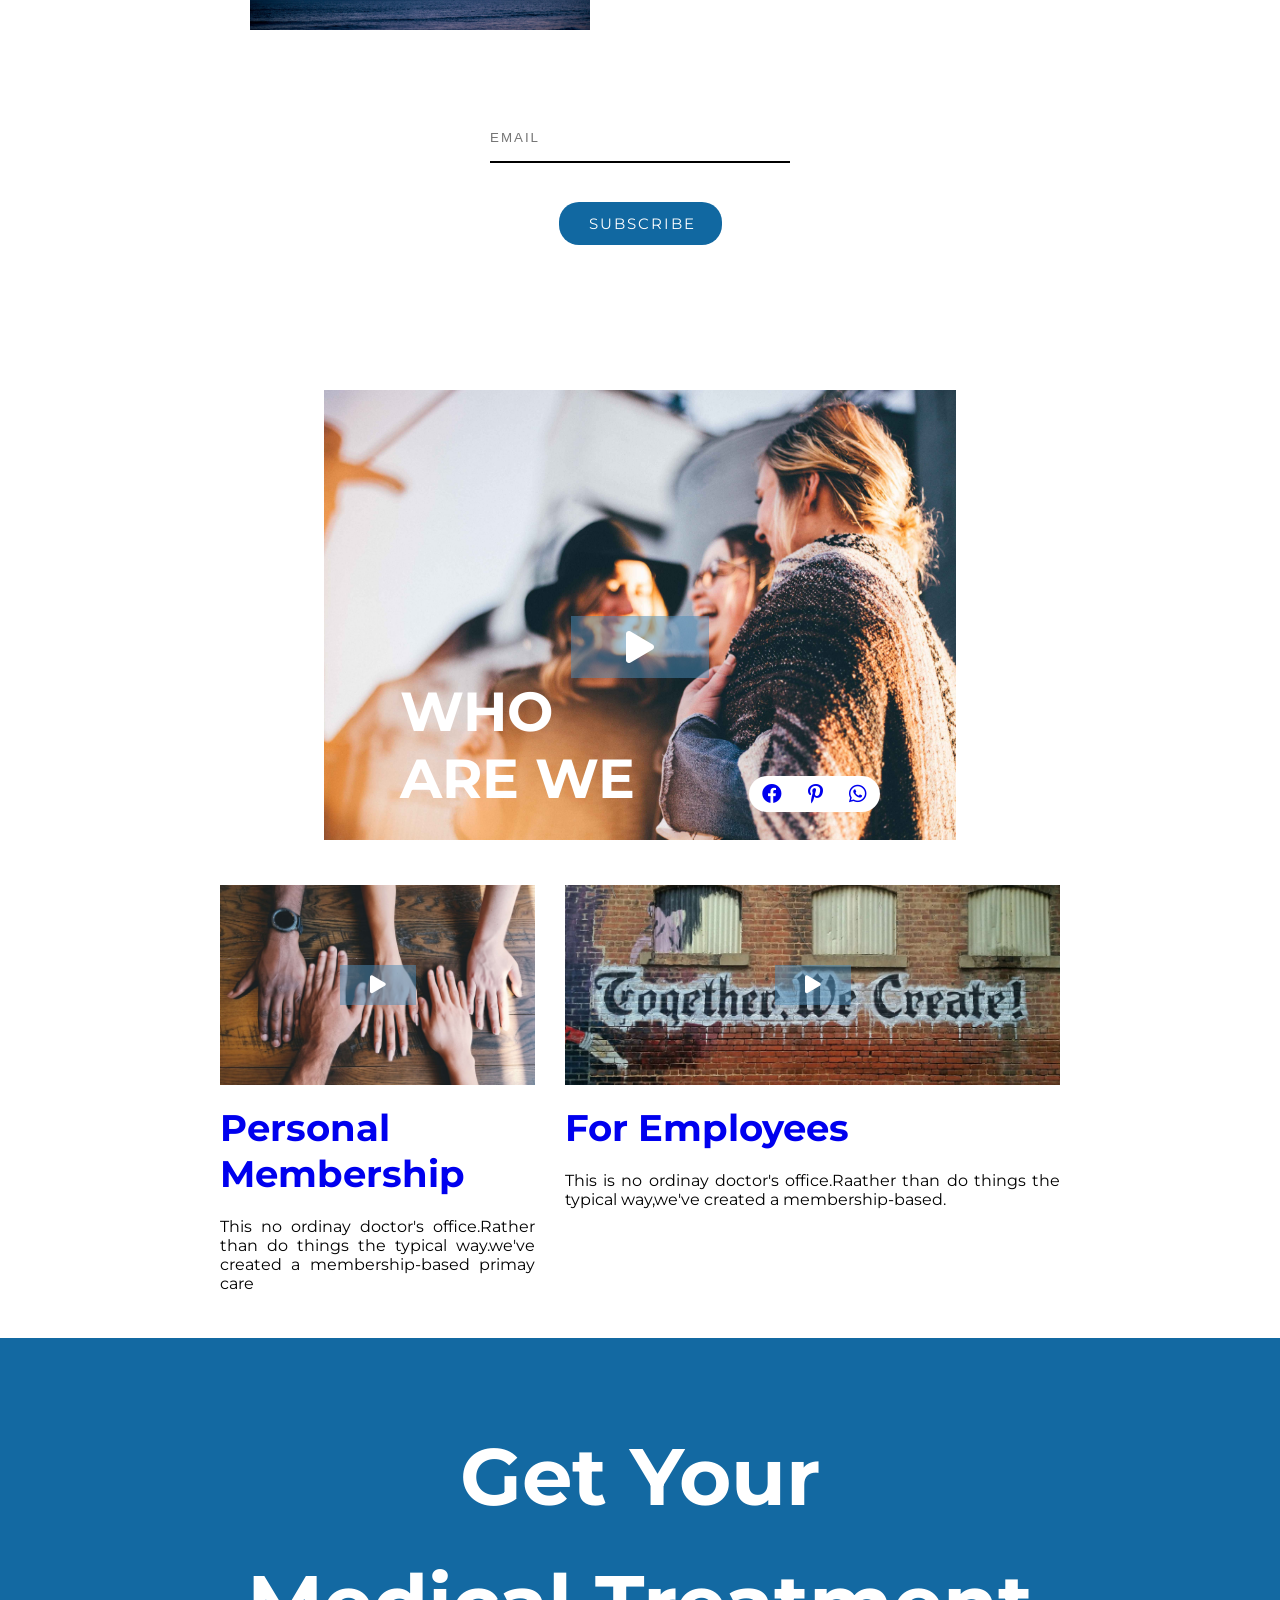
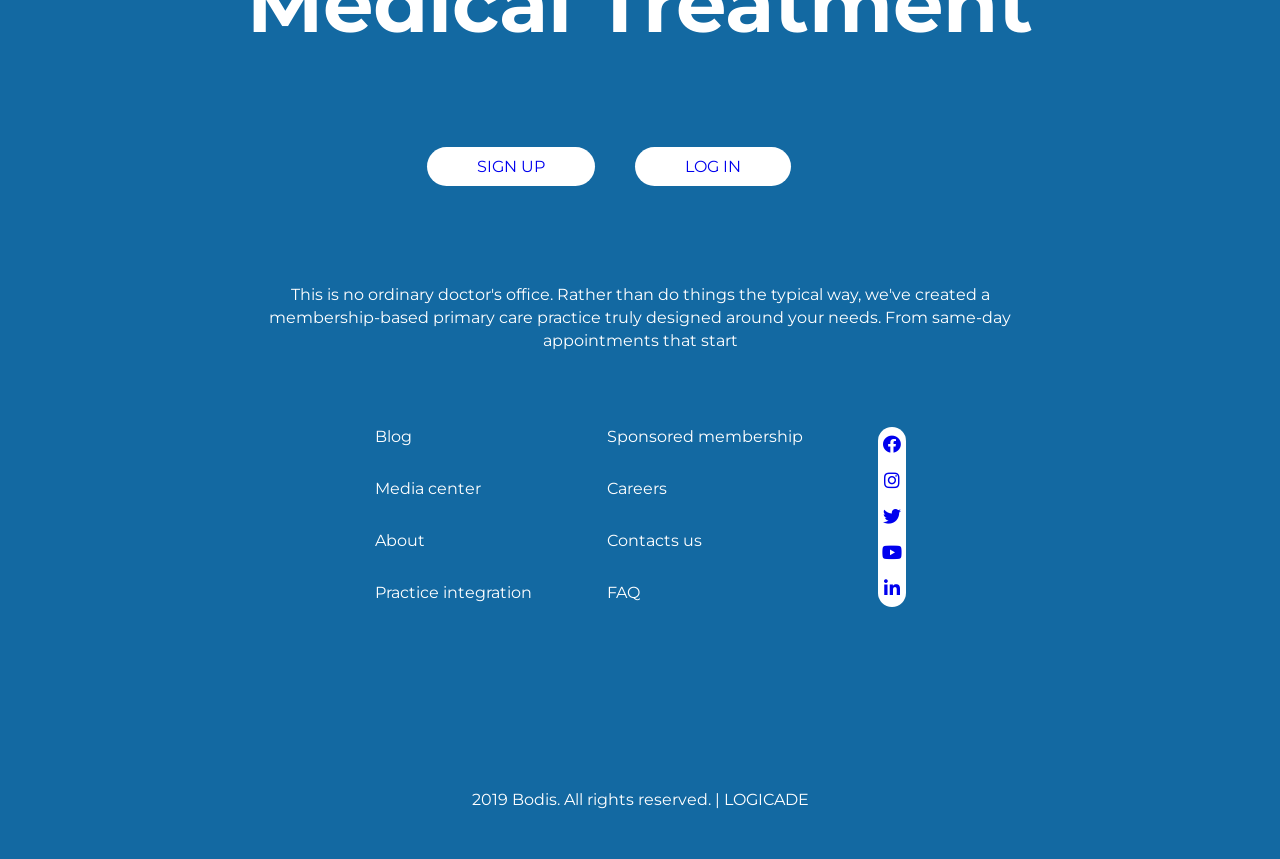
==== commit 098bf732: "pull master" ====
--- a/index.html
+++ b/index.html
@@ -4,7 +4,7 @@
 <head>
 	<meta charset="utf-8">
 	<meta name="viewport" content="width=device-width, initial-scale=1.0">
-	<title>ELMRD | LOGICADE - devbranch kalim</title>
+	<title>ELMRD | LOGICADE </title>
 	<link href="https://fonts.googleapis.com/css?family=Montserrat&display=swap" rel="stylesheet">
 	<link rel="stylesheet" href="./css/font-awesome icons.css">
 	<link rel="stylesheet" media="(min-width:769px)" type="text/css" href="style.css">
@@ -15,13 +15,13 @@
 </head>
 
 <body>
-	<!-- Header -->
+	<!-- header -->
 
 	<header id="sec1">
 		<div class="container-header">
 			<div class="main-header-contant">
 				<nav class="header__nav">
-					<div class="container-header nav-container">
+					<div class="container-header nav-container ">
 						<div class="hd-burger">
 							<a class="text-white-color" href="#" onclick="sideBarFunc()"><i class="fas fa-bars"></i></a>
 						</div>
@@ -45,9 +45,9 @@
 					</div>
 				</nav>
 				<div class="Child2">
-					<div>
-						<a href="#" class="text-white-color"><img src="image/hospital-placeholder.png"> &nbsp; FIND A DOCTOR &nbsp;
-							<i class="fas fa-greater-than"></i></a>
+					<div class="find_link">	
+						<a href="#" class="text-white-color"><img src="image/hospital-placeholder.png"> &nbsp; FIND A DOCTOR &nbsp; <i class="fas fa-greater-than"></i></a>
+
 					</div>
 					<div>
 						<ul>
@@ -83,9 +83,50 @@
 			</div>
 		</div>
 	</header>
-
+	<!-- header end -->
+	<!-- search items -->
+	<section class="search_item_main">
+		<div class="search_list container-header">
+			<div style="--i:1;" class="search_item">
+				<h2>We're changing the way you go to the doctor</h2>
+				<p>We're changing the way you go to the doctor 
+					This is no ordinary doctor's office. Rather than do things the typical way, we've created a membership-based primary care practice truly designed around your needs.
+				</p>
+			</div>
+			<div style="--i:2;" class="search_item">
+				<h2>We're changing the way you go to the doctor</h2>
+				<p>We're changing the way you go to the doctor 
+					This is no ordinary doctor's office. Rather than do things the typical way, we've created a membership-based primary care practice truly designed around your needs.
+				</p>
+			</div>
+			<div style="--i:3;" class="search_item">
+				<h2>We're changing the way you go to the doctor</h2>
+				<p>We're changing the way you go to the doctor 
+					This is no ordinary doctor's office. Rather than do things the typical way, we've created a membership-based primary care practice truly designed around your needs.
+				</p>
+			</div>
+			<div style="--i:4;" class="search_item">
+				<h2>We're changing the way you go to the doctor</h2>
+				<p>We're changing the way you go to the doctor 
+					This is no ordinary doctor's office. Rather than do things the typical way, we've created a membership-based primary care practice truly designed around your needs.
+				</p>
+			</div>
+			<div style="--i:5;" class="search_item">
+				<h2>We're changing the way you go to the doctor</h2>
+				<p>We're changing the way you go to the doctor 
+					This is no ordinary doctor's office. Rather than do things the typical way, we've created a membership-based primary care practice truly designed around your needs.
+				</p>
+			</div>
+			<div style="--i:6;" class="search_item">
+				<h2>We're changing the way you go to the doctor</h2>
+				<p>We're changing the way you go to the doctor 
+					This is no ordinary doctor's office. Rather than do things the typical way, we've created a membership-based primary care practice truly designed around your needs.
+				</p>
+			</div>
+		</div>
+	</section>
+	<!-- search items end -->
 	<!-- Descriptoin -->
-
 	<div id="sec2">
 		<section id="Desciption">
 			<div class="container">
@@ -109,9 +150,9 @@
 				<div id="Cards">
 					<div class="card border-right">
 						<a href="#"><i class="fas fa-4x fa-crosshairs"></i></a>
-						<h2><a href="#" class="text-blue-color padding-top-bottom">#Hospital</a></h2>
-						<p>Lorem ipsum dolor sit amet consectetur adipisicing elit. Enim mollitia, perspiciatis eligendi atque quod
-							impedit nulla non eum accusamus</p>
+						<h2><a href="#" class="text-blue-color padding-top-bottom">Hospital</a></h2>
+						<p>Lorem ipsum dolor sit amet consectetur adipisicing elit. Enim mollitia, perspiciatis eligendi atque quod impedit nulla non eum accusamus</p>
+
 					</div>
 					<div class="card border-right">
 						<a href="#"><i class="far fa-4x fa-lightbulb"></i></a>
@@ -183,9 +224,9 @@
 				</div>
 			</div>
 			<div id="Dots">
-				<div class="dot" onclick="currentSlide(1)"></div>
-				<div class="dot" onclick="currentSlide(2)"></div>
-				<div class="dot" onclick="currentSlide(3)"></div>
+				<div class="dot" onclick="ShowSlide(1)"></div>
+				<div class="dot" onclick="ShowSlide(2)"></div>
+				<div class="dot" onclick="ShowSlide(3)"></div>
 			</div>
 		</section>
 	</div>
@@ -323,8 +364,8 @@
 				<h1 class="font-size5">Get Your</h1>
 				<h1 class="font-size5 padding">Medical Treatment</h1>
 				<ul>
-					<li><a href="#" class="border-radius text-blue-color" id="popup1">SIGN UP</a></li>
-					<li><a href="#" class="border-radius text-blue-color" id="popup2">LOG IN</a></li>
+					<li><a href="#" class="border-radius text-blue-color">SIGN UP</a></li>
+					<li><a href="#" class="border-radius text-blue-color">LOG IN</a></li>
 				</ul>
 			</div>
 			<div class="row2 text-white-color">
@@ -366,7 +407,7 @@
 
 
 	<!-- signup -->
-
+<!-- 
 	<section id="sec8">
 		<form class="sign_Up">
 			<div class="sign sign-h3">
@@ -378,7 +419,7 @@
 			</div>
 			<div class="sign pass">
 				<input type="mail" name="Password" required>
-				<label>Password</label>
+				<label>Your Password</label>
 			</div>
 			<div class="sign f-p">
 				<label>Forgot Password?</label>
@@ -401,7 +442,7 @@
 				</div>
 			</div>
 		</form>
-	</section>
+	</section> -->
 	<!-- login -->
 	
 	<section id="sec8">
--- a/style.css
+++ b/style.css
@@ -14,6 +14,24 @@
 body{
 	font-family: 'Montserrat', sans-serif;
 	background: #fff;
+}
+  
+/* Track */
+body::-webkit-scrollbar-track {
+    box-shadow: 0 0 .6rem rgba(255, 255, 255, 1); 
+    border-radius: 2rem;
+    background: #e9e7e7;
+}
+
+/* Handle */
+body::-webkit-scrollbar-thumb {
+    background: rgba(242, 126, 99, 0.5);
+    border-radius: 2rem;
+}
+
+/* Handle on hover */
+body::-webkit-scrollbar-thumb:hover {
+    background: rgba(242, 126, 99, 1); 
 }
 /*
 =============================
@@ -99,10 +117,17 @@
 .active-header{
 	position: fixed;
 	top: 0;
-	background-color: hsla(249, 100%, 65%, .8);
-	border-bottom: .5rem solid #664AFF;
+	background-color: rgba(77, 140, 183,0.6);
+	border-bottom: .1rem solid #ab9dfc;
 	z-index: 1000;
 	margin-top: 0 !important;
+	-webkit-box-shadow: 0px 1px 10px hsla(249, 100%, 65%, .8);
+    -moz-box-shadow: 0px 1px 10px hsla(249, 100%, 65%, .8);
+    box-shadow: 0px 1px 10px hsla(249, 100%, 65%, .8);
+}
+.active-header .nav-container{
+	height: 85px !important;
+	transition: height .5s ease;
 }
 header a{
 	text-decoration: none;
@@ -112,6 +137,10 @@
 	max-width: 900px;
 	margin: auto;
 }
+.container-header.search_open .hd-burger,
+.container-header.search_open .hd-logo{
+	display: none;
+}
 .main-header-contant{
 	height: 600px;
 	display: flex;
@@ -130,6 +159,7 @@
 	text-align: center;
 	justify-content: space-between;
 	align-items: center;
+	transition: height .3s ease;
 }
 
 .main-header-contant nav .hd-burger{
@@ -196,7 +226,7 @@
 	}
 	
 	.search-box.active{
-		width: 8rem !important;
+		/* width: 8rem !important; */
 	}
 	.search-box .search-btn{
 		height: 25px !important;
@@ -223,8 +253,12 @@
 	}
 }
 
+.search-box{
+	z-index: 1000;
+}
+
 .search-box.active{
-	width: 15rem;
+	width: 100%;
 }
 .search-box input{
 	height: 100%;
@@ -235,8 +269,12 @@
 	color: #1369A2;
 	font-size: 1rem;
 	border-radius: 50px;
-	padding: 1em .7em 1em .9em;
+	padding: 1em 3.2em 1em 1.5em;
 	opacity: 0;
+	letter-spacing: .1em;
+}
+.search-box input:focus{
+	color: black;
 }
 .search-box input.active{
 	opacity: 1;
@@ -287,7 +325,7 @@
 
 .search-box .search-data{
 	text-align: center;
-	padding-top: 7px;
+	padding-top: 2em;
 	color: #fff;
 	font-size: .9rem;
 	word-wrap: break-word;
@@ -296,7 +334,62 @@
 .search-box .search-data.active{
 	display: none;
 }
-
+/* search items */
+.search_item_main{
+	position: fixed;
+	top: 0;
+	bottom: 0;
+	left: 0;
+	right: 0;
+	background-color: rgba(77, 140, 183,0.95);
+	visibility: hidden;
+	opacity: 0;
+	pointer-events: none;
+	transition: 0s ease;
+}
+.search_item_main.search_open{
+	visibility: visible;
+	opacity: 1;
+	pointer-events: all;
+	z-index: 999;
+	transition: .3s ease;
+}
+.search_list{
+	display: flex;
+	flex-direction: column;
+}
+.search_list{
+	margin-top: 130px;
+	max-height: 78vh;
+	overflow-y: scroll;
+	overflow-x: hidden;
+}
+.search_list .search_item{
+	padding-top: .9em;
+	opacity: 0;
+	transform: translateY(5rem);
+	transition: transform .2s, opacity .3s;
+	transition-delay: calc(.05s * var(--i));
+}
+.search_list .search_item + .search_item{
+	margin-top: 1em;
+	border-top: 1px solid #1369A2;
+}
+.search_list .search_item h2{
+	font-size: 1.3rem;
+	font-weight: 600;
+	margin-bottom: .8rem;
+}
+.search_list .search_item p{
+	font-size: 1rem;
+	font-weight: 400;
+	margin-bottom: .3rem;
+	line-height: 1.3;
+}
+.search_item_main.search_open .search_item{
+	transform: translateY(0rem);
+	opacity: 1;
+}
 /* seacrhbar end */
 .Child2{
 	width: 70%;
@@ -305,8 +398,17 @@
 	align-self: flex-end;
 	justify-content: space-between;
 }
-.Child2 div a{
-  cursor: not-allowed;
+
+.Child2 .find_link a{
+  display: flex;
+  align-items: center;
+  
+}
+.Child2 .find_link a i {
+	transition: transform .2s;
+}
+.Child2 .find_link a:hover i {
+	transform: translateX(.5rem);
 }
 .Child2 > :nth-child(1){
 	display: flex;
@@ -461,15 +563,11 @@
 	clip-path: polygon(0% 0%, 0% 100%, 100% 80%, 100% 0%);
 }
 #Cards{
-	/* width: 900px; */
-	/* height: 350px; */
+	max-width: 1400px;
 	margin: 50px auto;
 	display: flex;
 	flex-wrap: wrap;
 	
-}
-#Cards a{
-  cursor: not-allowed;
 }
 .card{
 	width: 33%;
@@ -538,16 +636,15 @@
 }
 .contant-main .contant h2{
 	margin-top: 30px;
-}
-.main-4 a{
-  cursor: not-allowed;
+	display: flex;
+	align-items: center;
 }
 .contant-main .contant a h2 i{
 	font-size: 20px;
+	pointer-events: none;
 }
 #Dots{
 	position: absolute;
-	/* left: 50%; */
 	bottom: 5%;
 	display: flex;
 	width: 100%;
@@ -557,13 +654,15 @@
 	width: 20px;
 	height: 20px;	
 	border-radius: 50%;
-	background-color: #fff;
+	background-color: #c5bfec;
 	margin: 10px;
 	cursor: pointer;
-	border: 2px solid #aaa;
+	border: 2px solid #c5bfec;
+	transition: .4s ease;
 }
 .dot.active{
-	border: 3px solid #333;
+	border: 2px solid #fff;
+	background-color: transparent;
 }
 
 /*
@@ -600,6 +699,14 @@
 	display: inline-block;
 	width: 390px;
 	height: 240px;
+	transition: .3s ease;
+}
+#Card .card1 img:hover{
+	z-index:4;
+	opacity: 1 !important;
+}
+#Card .card1:hover img{
+	opacity: 0.8;
 }
 
 #Card .card1 > :nth-child(1){
@@ -655,10 +762,7 @@
 	border-bottom: 2px solid black;
 	color: #808080;
 	width: 300px;
-	font-size: 18px;
-	font-family: 'Montserrat', sans-serif !important;
-}
-
+}
 .row :focus{
 	outline: none;
 }
@@ -691,9 +795,6 @@
 	padding: 44px 76px;
 	justify-content: center;
 }
-.First-video a{
-  cursor: not-allowed;
-}
 .First-video .contant{
 	height: 180px;
 	width: 480px;
@@ -789,12 +890,6 @@
 .Second-Third-video .card2 > :nth-child(1) a{
 	padding: 10px 30px 10px 30px;
 	background: var(--bg-play-icon);
-}
-.card1 a{
-  cursor: not-allowed;
-}
-.card2 a{
-  cursor: not-allowed;
 }
 
 /* Trailer */
@@ -959,9 +1054,6 @@
 	justify-content: space-between;
 	align-self: center;
 }
-.row3 .nav a{
-  cursor: not-allowed;
-}
 .row3 .nav ul{
 	display: flex;
 	list-style: none;
@@ -980,9 +1072,6 @@
 .row3 .icons ul li a{
 	padding: 8px 4px;
 }
-.row3 .icons a{
-  cursor: not-allowed;
-}
 .row3 .icons ul li a i{
 	font-size: 18px;
 	transition: 0.2s linear;
@@ -997,9 +1086,10 @@
 }
 /* signup */
 #sec8{
-	display: none;
-	flex-direction: column;
-  background-image:linear-gradient(-25deg, rgba(255, 255, 255, 0.8) 0 50%, rgba(19, 105, 162,0.7) 50% 100%);
+	display: flex;
+	flex-direction: column;
+	background-color: #1369A2;
+  background-image:linear-gradient(-25deg, rgba(255, 255, 255, 1) 0 50%, rgba(19, 105, 162,1) 50% 100%);
 	justify-content: center;
 	align-items: center;
 	height: 100vh;
@@ -1054,18 +1144,15 @@
 	position: absolute;
 	left: 0;
 	top:25px;
-	font-weight: 600;
 }
 #sec8 .sign_Up input:focus + label{
   top: 5px;
 	left: -2px;
-	color: #1369A2 !important;
 	transition: all .4s ease;
 }
 #sec8 .sign_Up input:not(:focus):valid + label {
 	top: 5px;
 	left: -2px;
-	color: #1369A2 !important;
 }
 #sec8 .sign_Up .sign label{
  font-size: 12px;
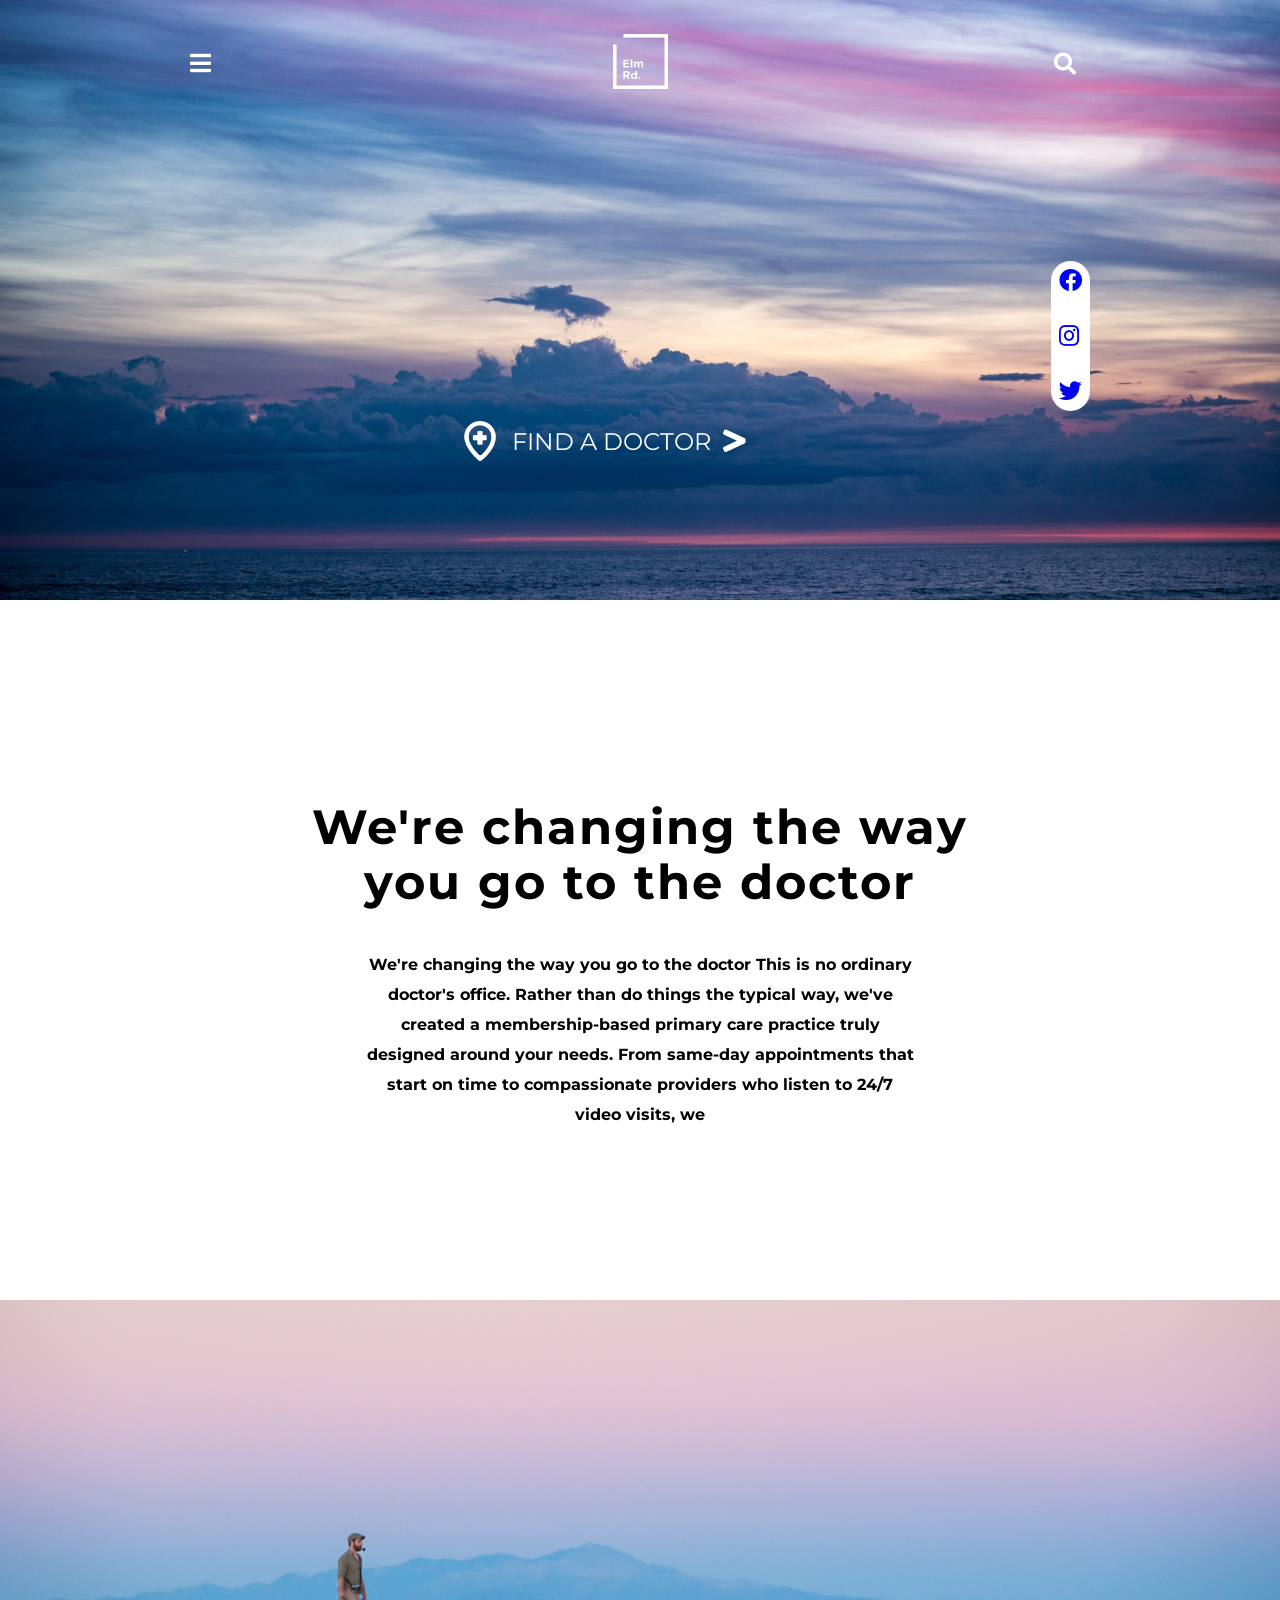
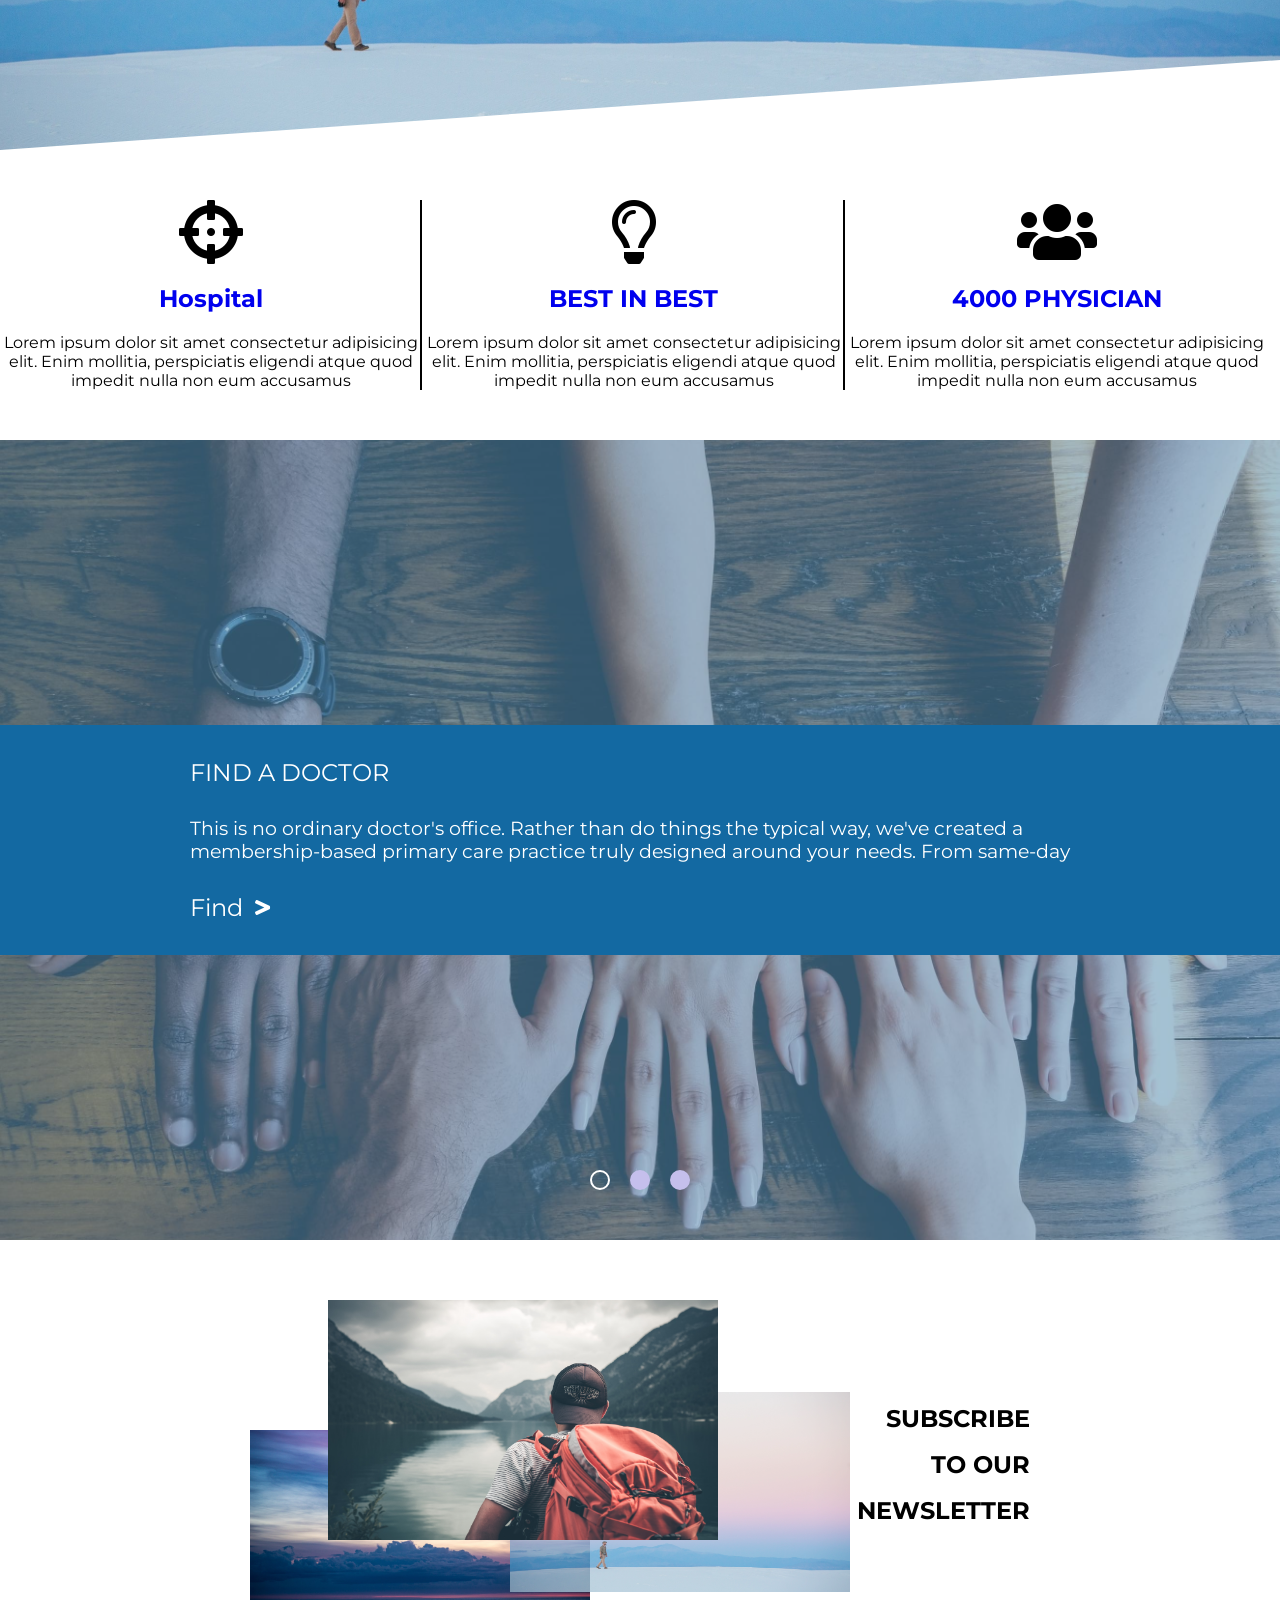
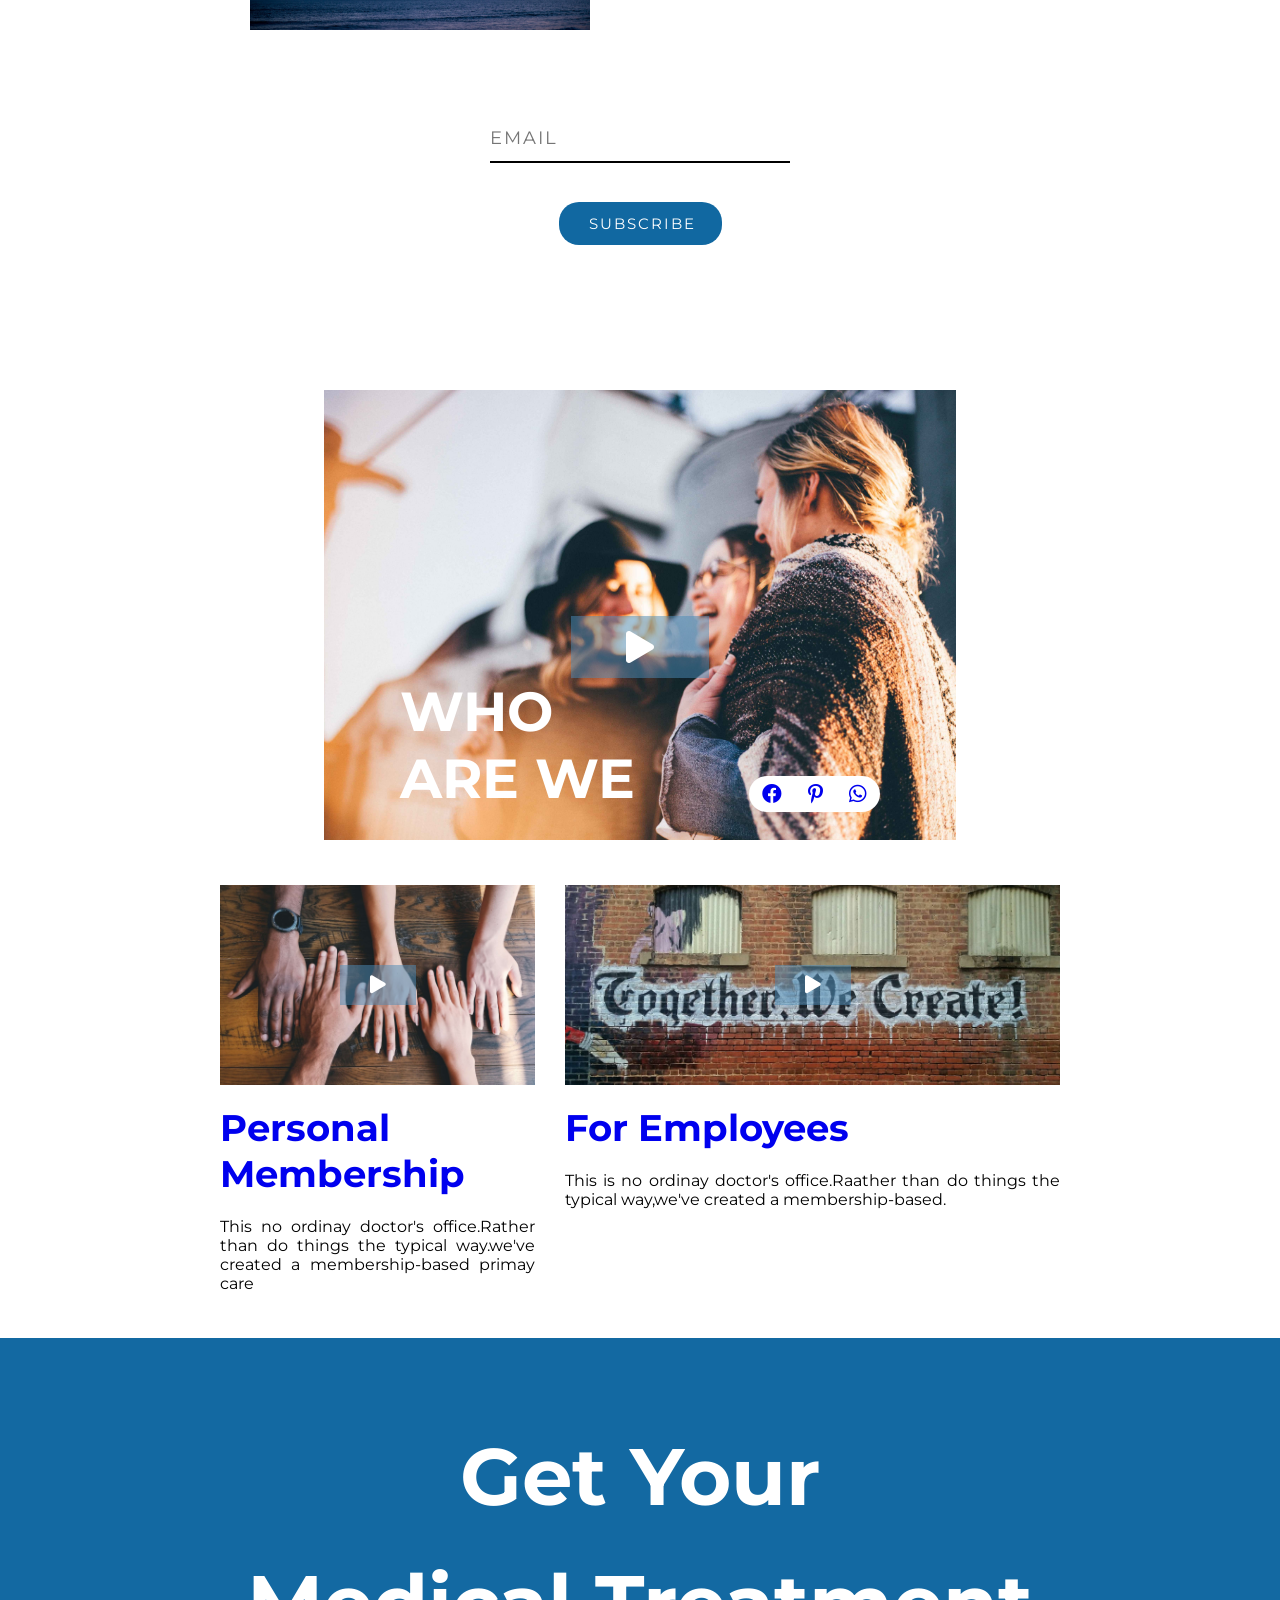
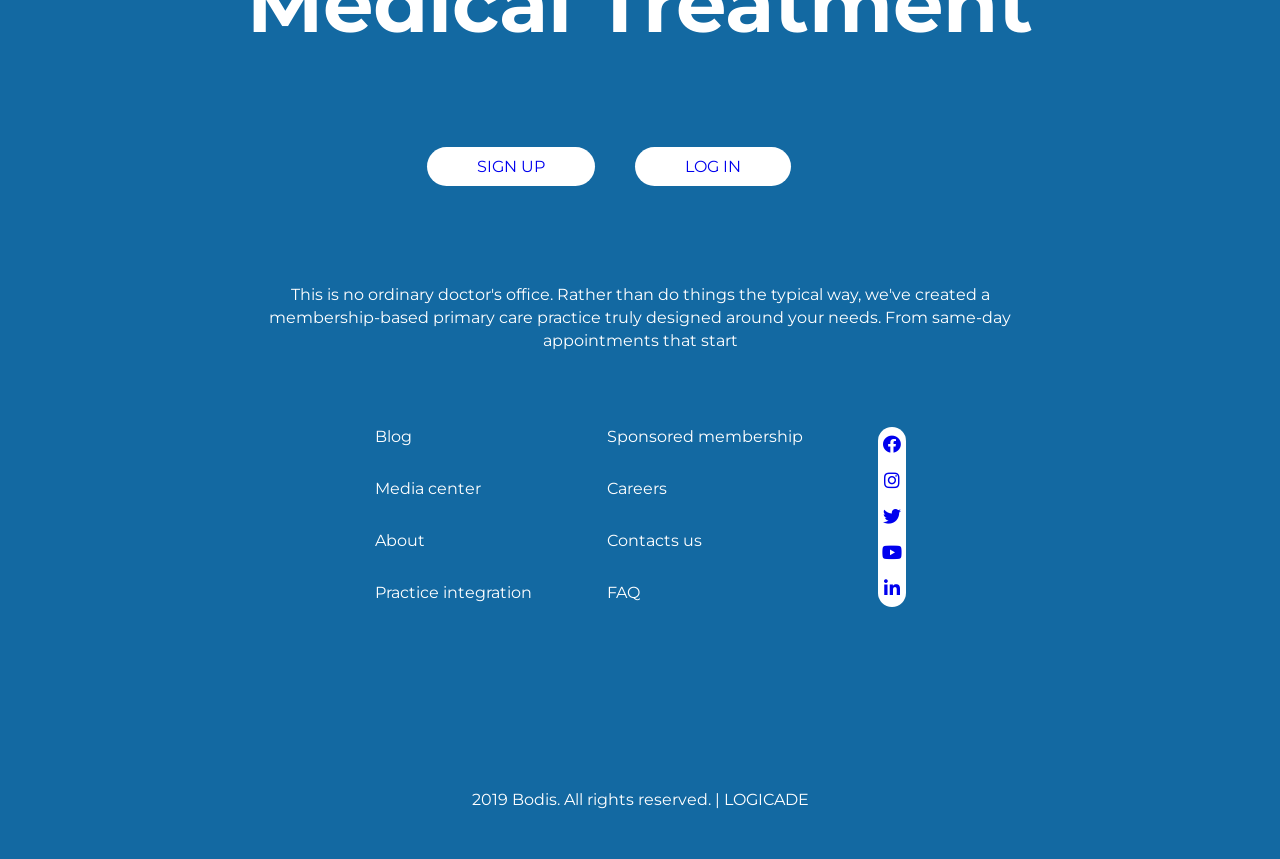
==== commit dd8cca36: "merge master with devbranch2" ====
--- a/index.html
+++ b/index.html
@@ -224,9 +224,9 @@
 				</div>
 			</div>
 			<div id="Dots">
-				<div class="dot" onclick="ShowSlide(1)"></div>
-				<div class="dot" onclick="ShowSlide(2)"></div>
-				<div class="dot" onclick="ShowSlide(3)"></div>
+				<div class="dot" onclick="currentSlide(1)"></div>
+				<div class="dot" onclick="currentSlide(2)"></div>
+				<div class="dot" onclick="currentSlide(3)"></div>
 			</div>
 		</section>
 	</div>
@@ -364,8 +364,8 @@
 				<h1 class="font-size5">Get Your</h1>
 				<h1 class="font-size5 padding">Medical Treatment</h1>
 				<ul>
-					<li><a href="#" class="border-radius text-blue-color">SIGN UP</a></li>
-					<li><a href="#" class="border-radius text-blue-color">LOG IN</a></li>
+					<li><a href="#" class="border-radius text-blue-color" id="popup1">SIGN UP</a></li>
+					<li><a href="#" class="border-radius text-blue-color" id="popup2">LOG IN</a></li>
 				</ul>
 			</div>
 			<div class="row2 text-white-color">
@@ -407,7 +407,7 @@
 
 
 	<!-- signup -->
-<!-- 
+
 	<section id="sec8">
 		<form class="sign_Up">
 			<div class="sign sign-h3">
@@ -419,7 +419,7 @@
 			</div>
 			<div class="sign pass">
 				<input type="mail" name="Password" required>
-				<label>Your Password</label>
+				<label>Password</label>
 			</div>
 			<div class="sign f-p">
 				<label>Forgot Password?</label>
@@ -442,7 +442,7 @@
 				</div>
 			</div>
 		</form>
-	</section> -->
+	</section>
 	<!-- login -->
 	
 	<section id="sec8">
--- a/style.css
+++ b/style.css
@@ -762,7 +762,10 @@
 	border-bottom: 2px solid black;
 	color: #808080;
 	width: 300px;
-}
+	font-size: 18px;
+	font-family: 'Montserrat', sans-serif !important;
+}
+
 .row :focus{
 	outline: none;
 }
@@ -1086,10 +1089,9 @@
 }
 /* signup */
 #sec8{
-	display: flex;
-	flex-direction: column;
-	background-color: #1369A2;
-  background-image:linear-gradient(-25deg, rgba(255, 255, 255, 1) 0 50%, rgba(19, 105, 162,1) 50% 100%);
+	display: none;
+	flex-direction: column;
+  background-image:linear-gradient(-25deg, rgba(255, 255, 255, 0.8) 0 50%, rgba(19, 105, 162,0.7) 50% 100%);
 	justify-content: center;
 	align-items: center;
 	height: 100vh;
@@ -1144,15 +1146,18 @@
 	position: absolute;
 	left: 0;
 	top:25px;
+	font-weight: 600;
 }
 #sec8 .sign_Up input:focus + label{
   top: 5px;
 	left: -2px;
+	color: #1369A2 !important;
 	transition: all .4s ease;
 }
 #sec8 .sign_Up input:not(:focus):valid + label {
 	top: 5px;
 	left: -2px;
+	color: #1369A2 !important;
 }
 #sec8 .sign_Up .sign label{
  font-size: 12px;
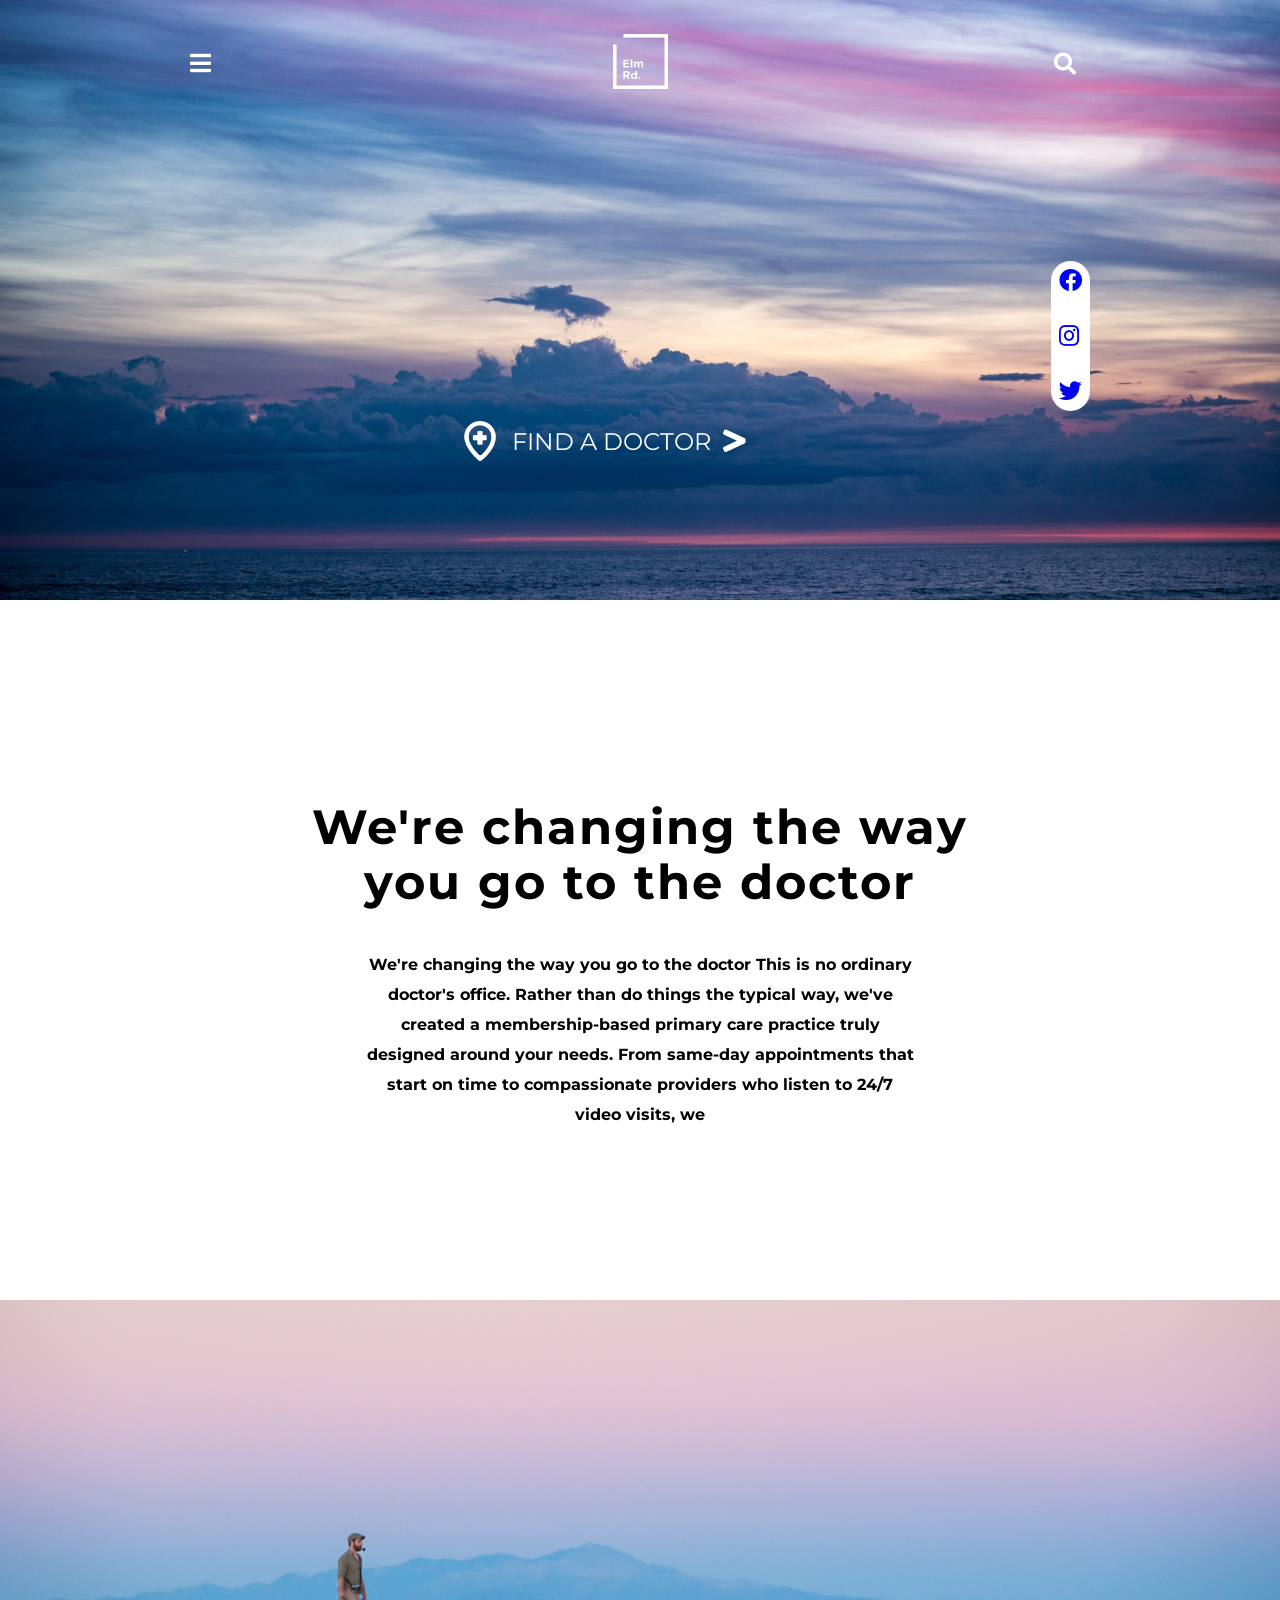
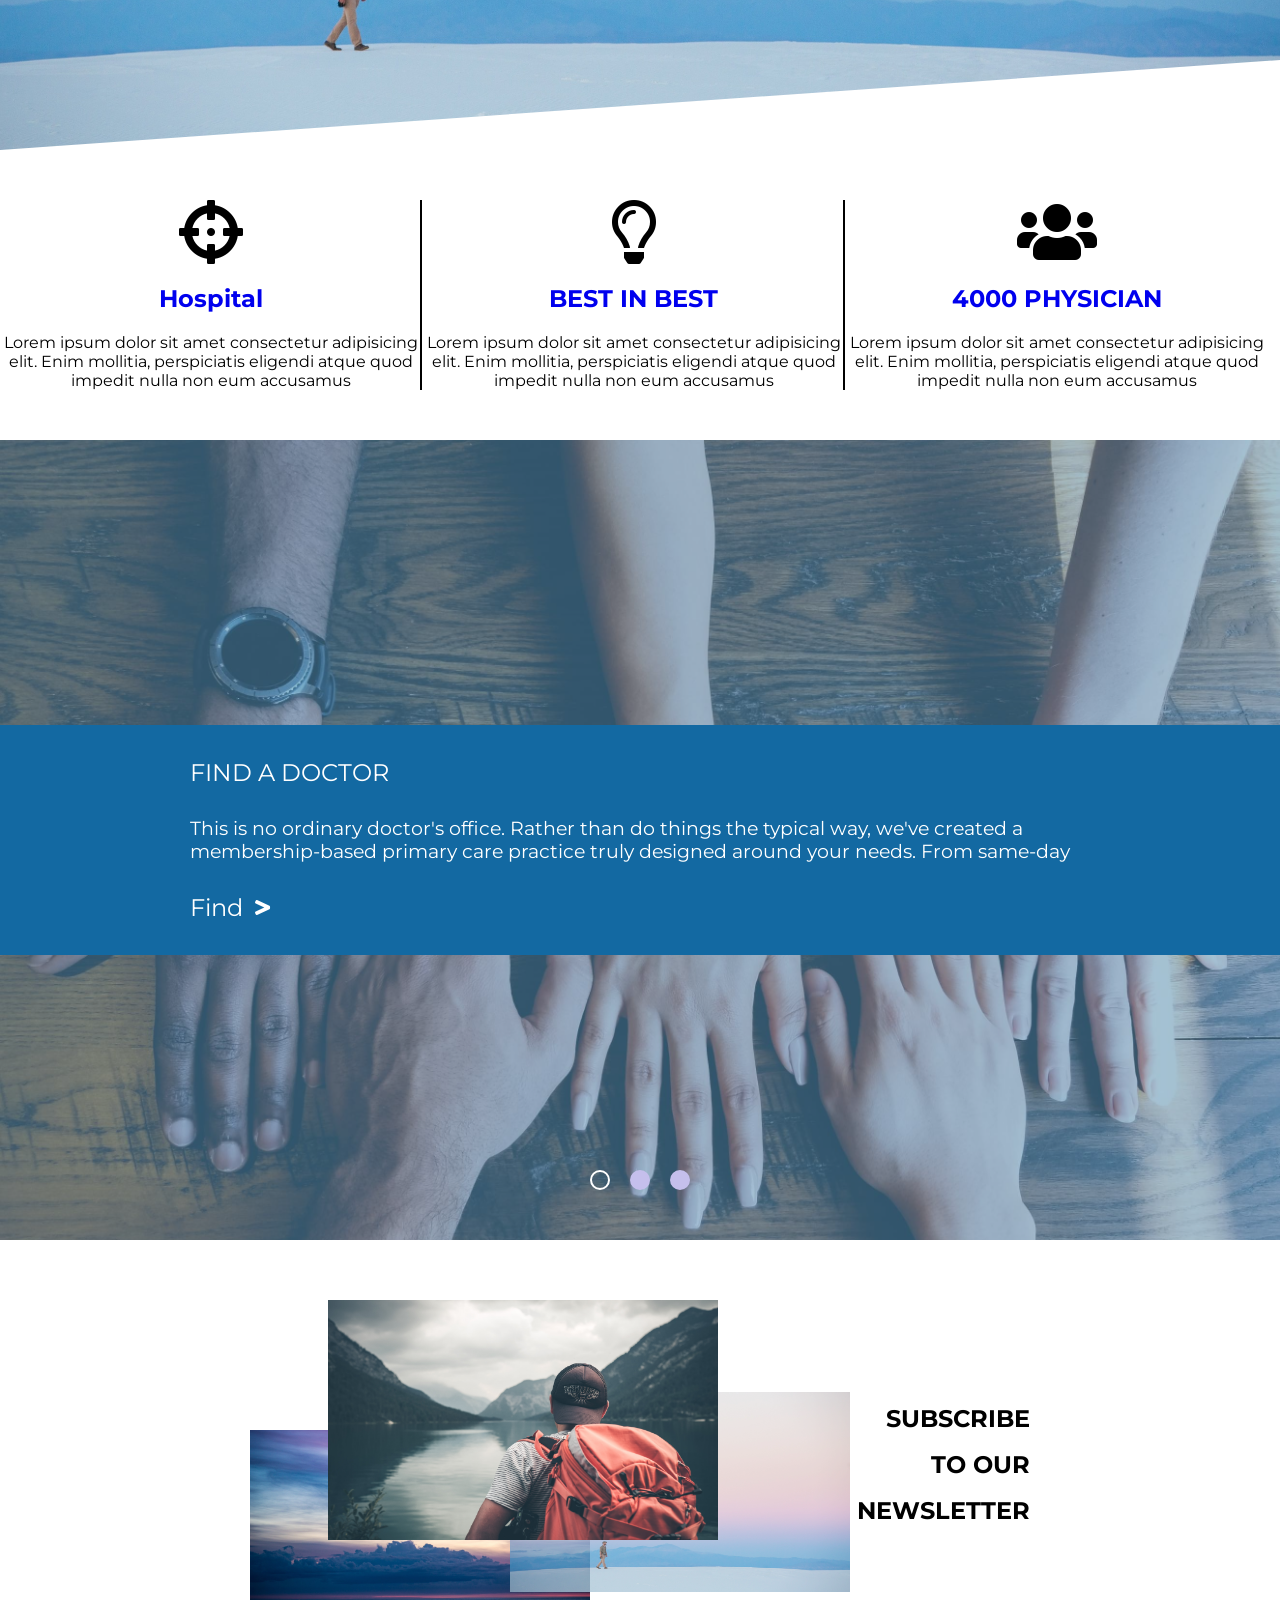
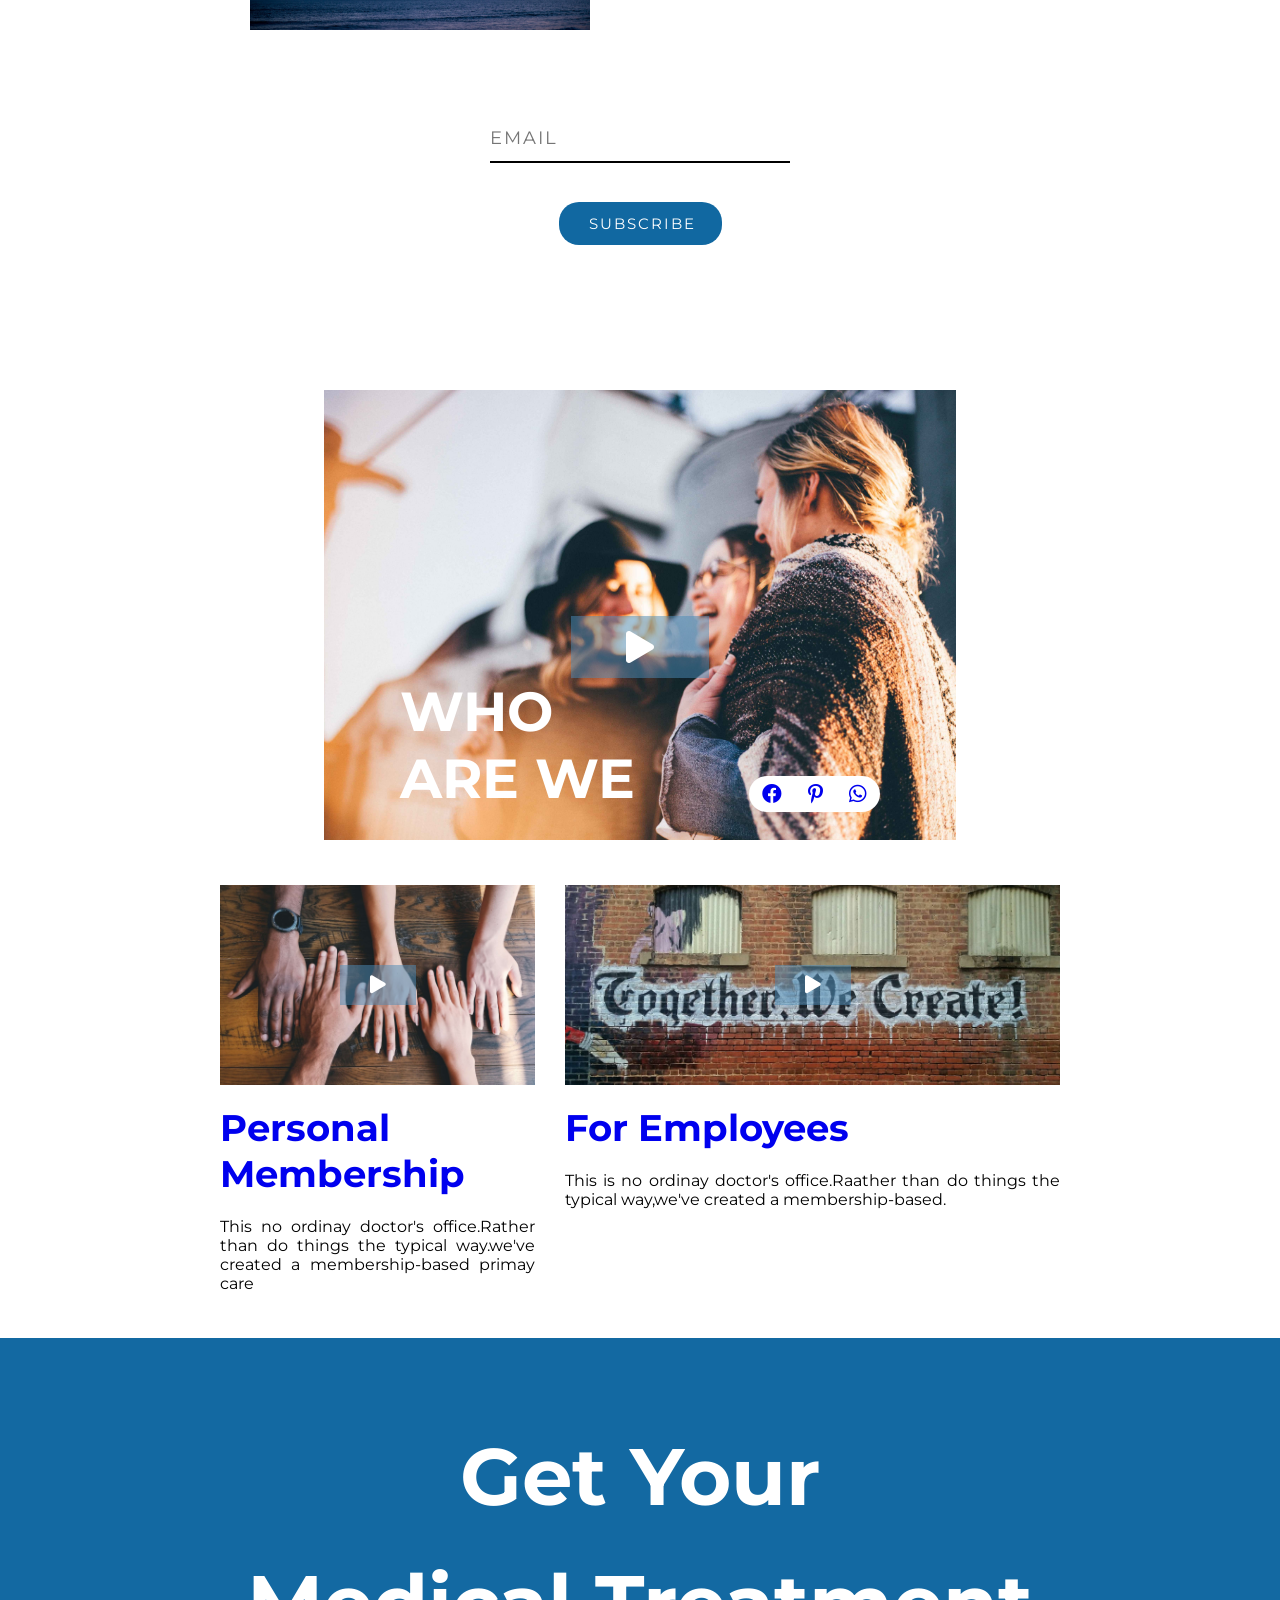
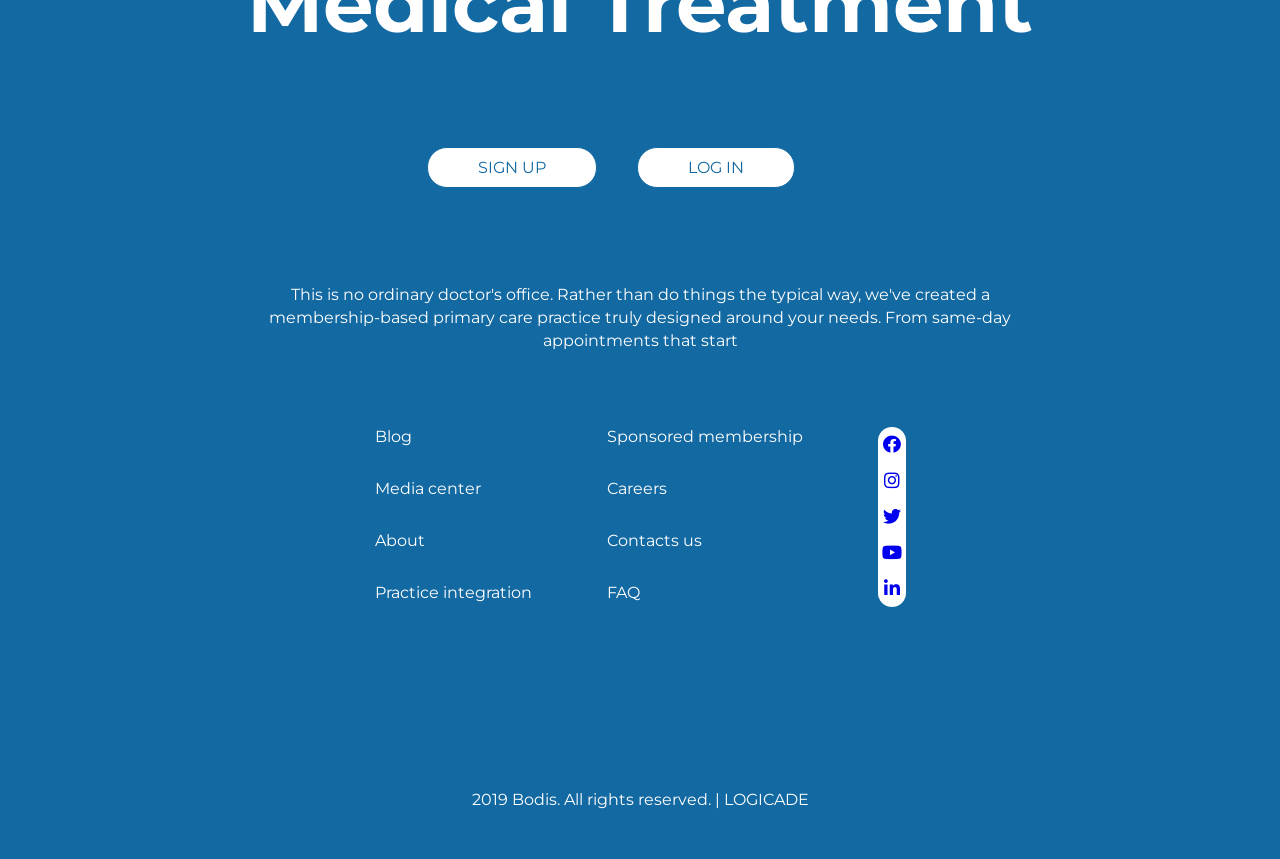
==== commit c1f38ad9: "popup-set" ====
--- a/index.html
+++ b/index.html
@@ -364,8 +364,8 @@
 				<h1 class="font-size5">Get Your</h1>
 				<h1 class="font-size5 padding">Medical Treatment</h1>
 				<ul>
-					<li><a href="#" class="border-radius text-blue-color" id="popup1">SIGN UP</a></li>
-					<li><a href="#" class="border-radius text-blue-color" id="popup2">LOG IN</a></li>
+					<li><a class="border-radius text-blue-color" id="popup1">SIGN UP</a></li>
+					<li><a class="border-radius text-blue-color" id="popup2">LOG IN</a></li>
 				</ul>
 			</div>
 			<div class="row2 text-white-color">
@@ -408,7 +408,7 @@
 
 	<!-- signup -->
 
-	<section id="sec8">
+	<section class="sec8" id="login1">
 		<form class="sign_Up">
 			<div class="sign sign-h3">
 				<h3>Login</h3>
@@ -445,7 +445,7 @@
 	</section>
 	<!-- login -->
 	
-	<section id="sec8">
+	<section class="sec8" id="signup1">
 		<form class="sign_Up login">
 			<div class="sign sign-h3">
 				<h3>Sign Up</h3>
--- a/style.css
+++ b/style.css
@@ -1023,6 +1023,8 @@
 	padding: 10px 50px;
 	background: #fff;
 	transition: 0.3s linear;
+	border: 1px solid #1369A2;
+	color: #1369A2;
 }
 .row1 ul li a:hover{
 	background: #1369A2;
@@ -1088,7 +1090,7 @@
 	display: flex;
 }
 /* signup */
-#sec8{
+.sec8{
 	display: none;
 	flex-direction: column;
   background-image:linear-gradient(-25deg, rgba(255, 255, 255, 0.8) 0 50%, rgba(19, 105, 162,0.7) 50% 100%);
@@ -1102,10 +1104,10 @@
 	top: 0;
 	bottom: 0;
 }
-#sec8 .login{
+.sec8 .login{
 	height: 500px !important;
 }
-#sec8 .sign_Up{
+.sec8 .sign_Up{
 	display: flex;
 	flex-direction: column;
 	justify-content: center;
@@ -1117,22 +1119,22 @@
   box-shadow: 0 0 10px black;
 	border-radius: 5px;
 }
-#sec8 .sign_Up .sign-h3{
+.sec8 .sign_Up .sign-h3{
 	width: 100% !important;
 	font-size: 25px;
 }
-#sec8 .sign_Up .sign-h3 h3{
+.sec8 .sign_Up .sign-h3 h3{
   padding: 0px 0 10px 0 ;
 	font-size: 25px;
 }
-#sec8 .sign_Up .sign{
+.sec8 .sign_Up .sign{
 	height: 50px;
 	border-bottom: 1px solid rgb(212, 212, 212);
 	width: 80%;
 	text-align: center;
 	position: relative;
 }
-#sec8 .sign_Up .sign input{
+.sec8 .sign_Up .sign input{
 	border: 0;
 	outline: none;
 	width: 100%;
@@ -1141,47 +1143,47 @@
 	height: 48px;
 }
 
-#sec8 .sign_Up .mail label,
-#sec8 .sign_Up .pass label{
+.sec8 .sign_Up .mail label,
+.sec8 .sign_Up .pass label{
 	position: absolute;
 	left: 0;
 	top:25px;
 	font-weight: 600;
 }
-#sec8 .sign_Up input:focus + label{
+.sec8 .sign_Up input:focus + label{
   top: 5px;
 	left: -2px;
 	color: #1369A2 !important;
 	transition: all .4s ease;
 }
-#sec8 .sign_Up input:not(:focus):valid + label {
+.sec8 .sign_Up input:not(:focus):valid + label {
 	top: 5px;
 	left: -2px;
 	color: #1369A2 !important;
 }
-#sec8 .sign_Up .sign label{
+.sec8 .sign_Up .sign label{
  font-size: 12px;
 }
-#sec8 .sign_Up .f-p,#sec8 .sign_Up .s-b,
-#sec8 .sign_Up .s-i-w,#sec8 .sign_Up  .s-icons
+.sec8 .sign_Up .f-p,.sec8 .sign_Up .s-b,
+.sec8 .sign_Up .s-i-w,.sec8 .sign_Up  .s-icons
 {
 	border-bottom:none;
 }
-#sec8 .sign_Up .f-p{
+.sec8 .sign_Up .f-p{
 	display: flex;
 	justify-content: flex-end;
 	align-items: center;
 }
-#sec8 .sign_Up .f-p label{
+.sec8 .sign_Up .f-p label{
 	font-size: 10px;
 	color: #1369A2;
 	cursor: pointer;
 }
-#sec8 .sign_Up .s-i-w{
-	display: flex;
-	justify-content: center;
-}
-#sec8 .sign_Up .signUp_btn{
+.sec8 .sign_Up .s-i-w{
+	display: flex;
+	justify-content: center;
+}
+.sec8 .sign_Up .signUp_btn{
 	padding: 10px 50px;
 	background: #fff;
 	transition: 0.3s linear;
@@ -1191,68 +1193,68 @@
 	width: 100%;
 	display: inline-block;
 }
-#sec8 .sign_Up .signUp_btn:hover{
+.sec8 .sign_Up .signUp_btn:hover{
  background: #1369A2;
  border: 1px solid #fff;
  color: #fff !important;
  transform: scale(1.1);
 }
-#sec8 .sign_Up button{
+.sec8 .sign_Up button{
 	border: none;
 	background-color:transparent;
 	width: 100%;
 }
-#sec8 .sign_Up .s-i-w label{
+.sec8 .sign_Up .s-i-w label{
 	margin: 0 auto;
 }
-#sec8 .sign_Up .s-icons{
+.sec8 .sign_Up .s-icons{
 	display: flex;
 	flex-direction: row;
 	justify-content: center;
 }
-#sec8 .sign_Up .s-icons .facebook,
-#sec8 .sign_Up .s-icons .twitter,
-#sec8 .sign_Up .s-icons .google
+.sec8 .sign_Up .s-icons .facebook,
+.sec8 .sign_Up .s-icons .twitter,
+.sec8 .sign_Up .s-icons .google
 {
 	border-radius: 25px;
 	width: 40px;
 	height: 40px;
 	cursor: pointer;
 }
-#sec8 .sign_Up .s-icons .facebook i,
-#sec8 .sign_Up .s-icons .twitter i,
-#sec8 .sign_Up .s-icons .google i
+.sec8 .sign_Up .s-icons .facebook i,
+.sec8 .sign_Up .s-icons .twitter i,
+.sec8 .sign_Up .s-icons .google i
 {
 	font-size: 20px;
 	margin: 9px 0;
 }
-#sec8 .sign_Up .s-icons .facebook{
+.sec8 .sign_Up .s-icons .facebook{
 	background-color: #fff;
 	border: 1px solid #1369A2;
 	color: #1369A2;
 }
-#sec8 .sign_Up .s-icons .facebook:hover{
+.sec8 .sign_Up .s-icons .facebook:hover{
 	background-color: #1369A2;
 	color: #fff;
 	transition: all 0.4s;
 }
-#sec8 .sign_Up .s-icons .twitter{
+.sec8 .sign_Up .s-icons .twitter{
 	background-color: #fff;
 	border: 1px solid #9400D3;
 	color: #9400D3;
 	margin: 0 20px;
 }
-#sec8 .sign_Up .s-icons .twitter:hover{
+.sec8 .sign_Up .s-icons .twitter:hover{
 	background-color: #9400D3;
 	color: #fff;
 	transition: all 0.4s;
 }
-#sec8 .sign_Up .s-icons .google{
+.sec8 .sign_Up .s-icons .google{
 	background-color: #fff;
 	border: 1px solid #a81c46;
 	color: #a81c46;
 }
-#sec8 .sign_Up .s-icons .google:hover{
+.sec8 .sign_Up .s-icons .google:hover{
 	background-color: #a81c46;
 	color: #fff;
 	transition: all 0.4s;
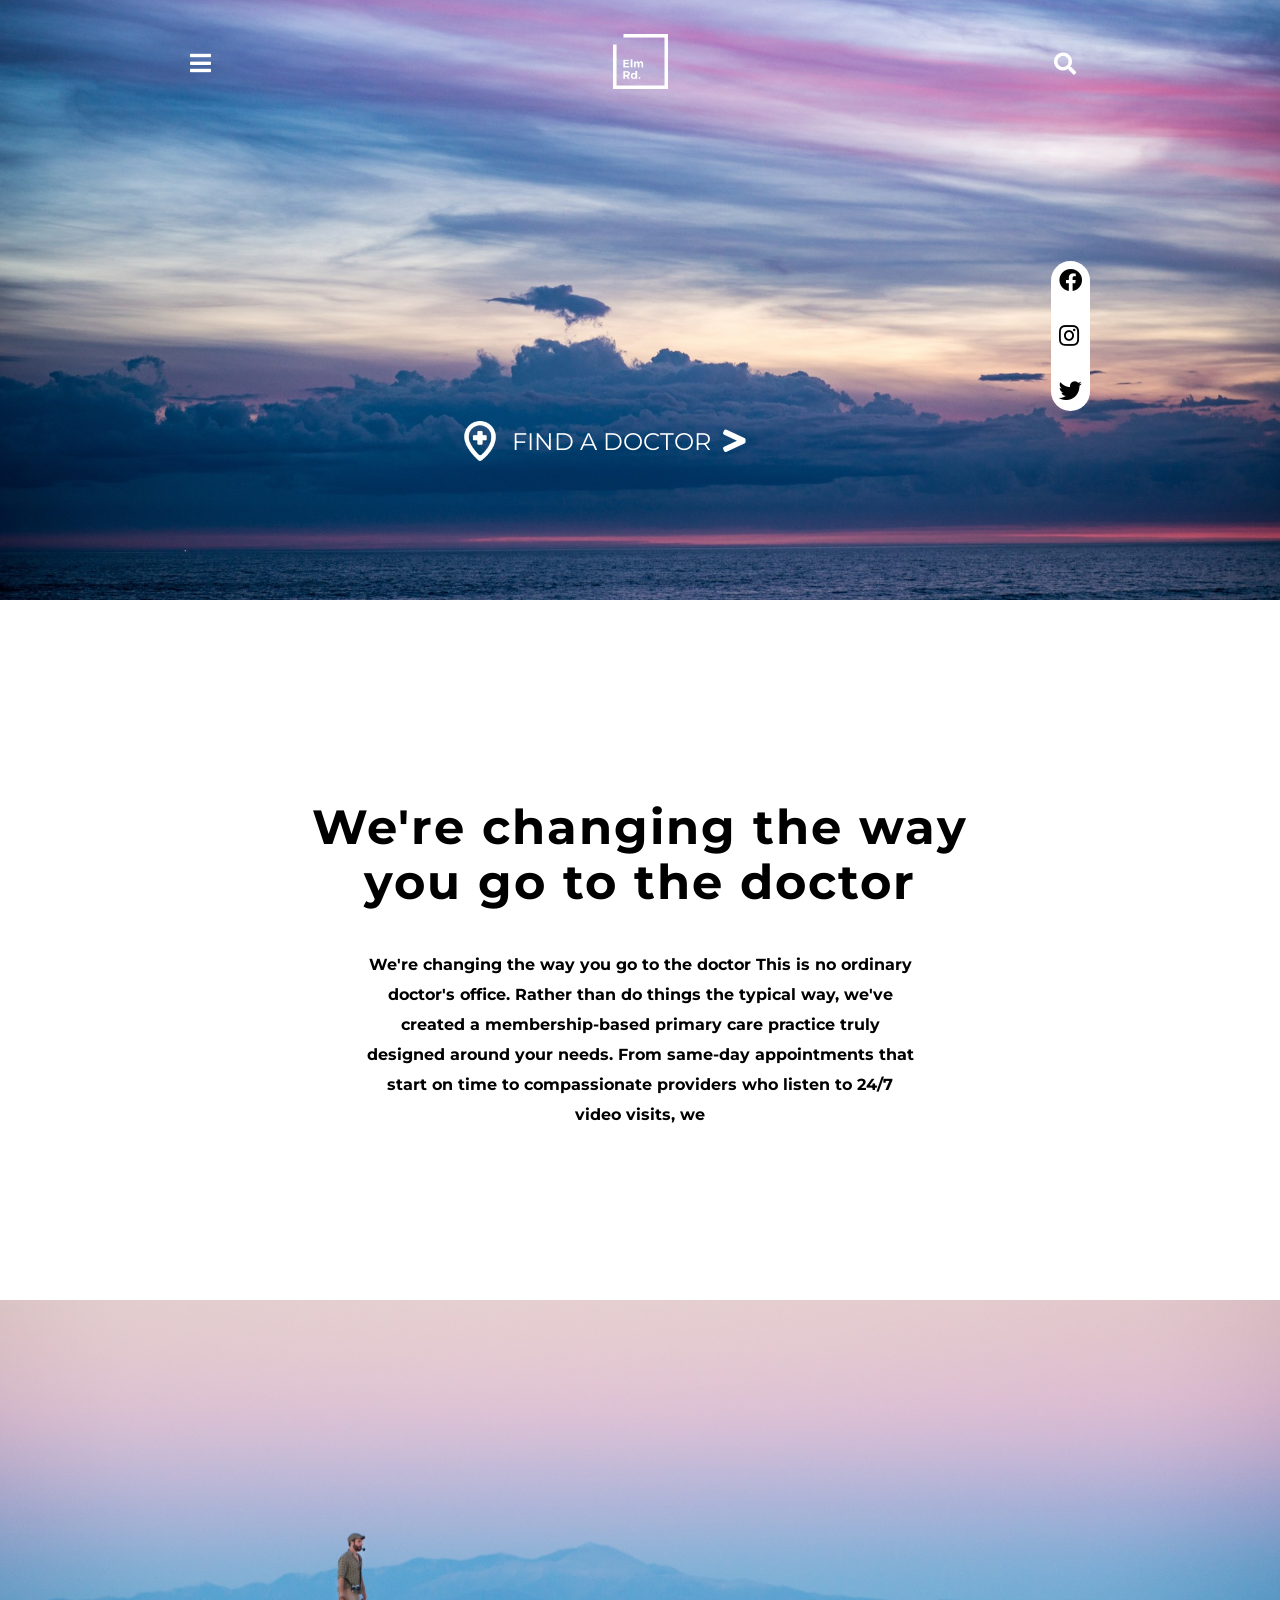
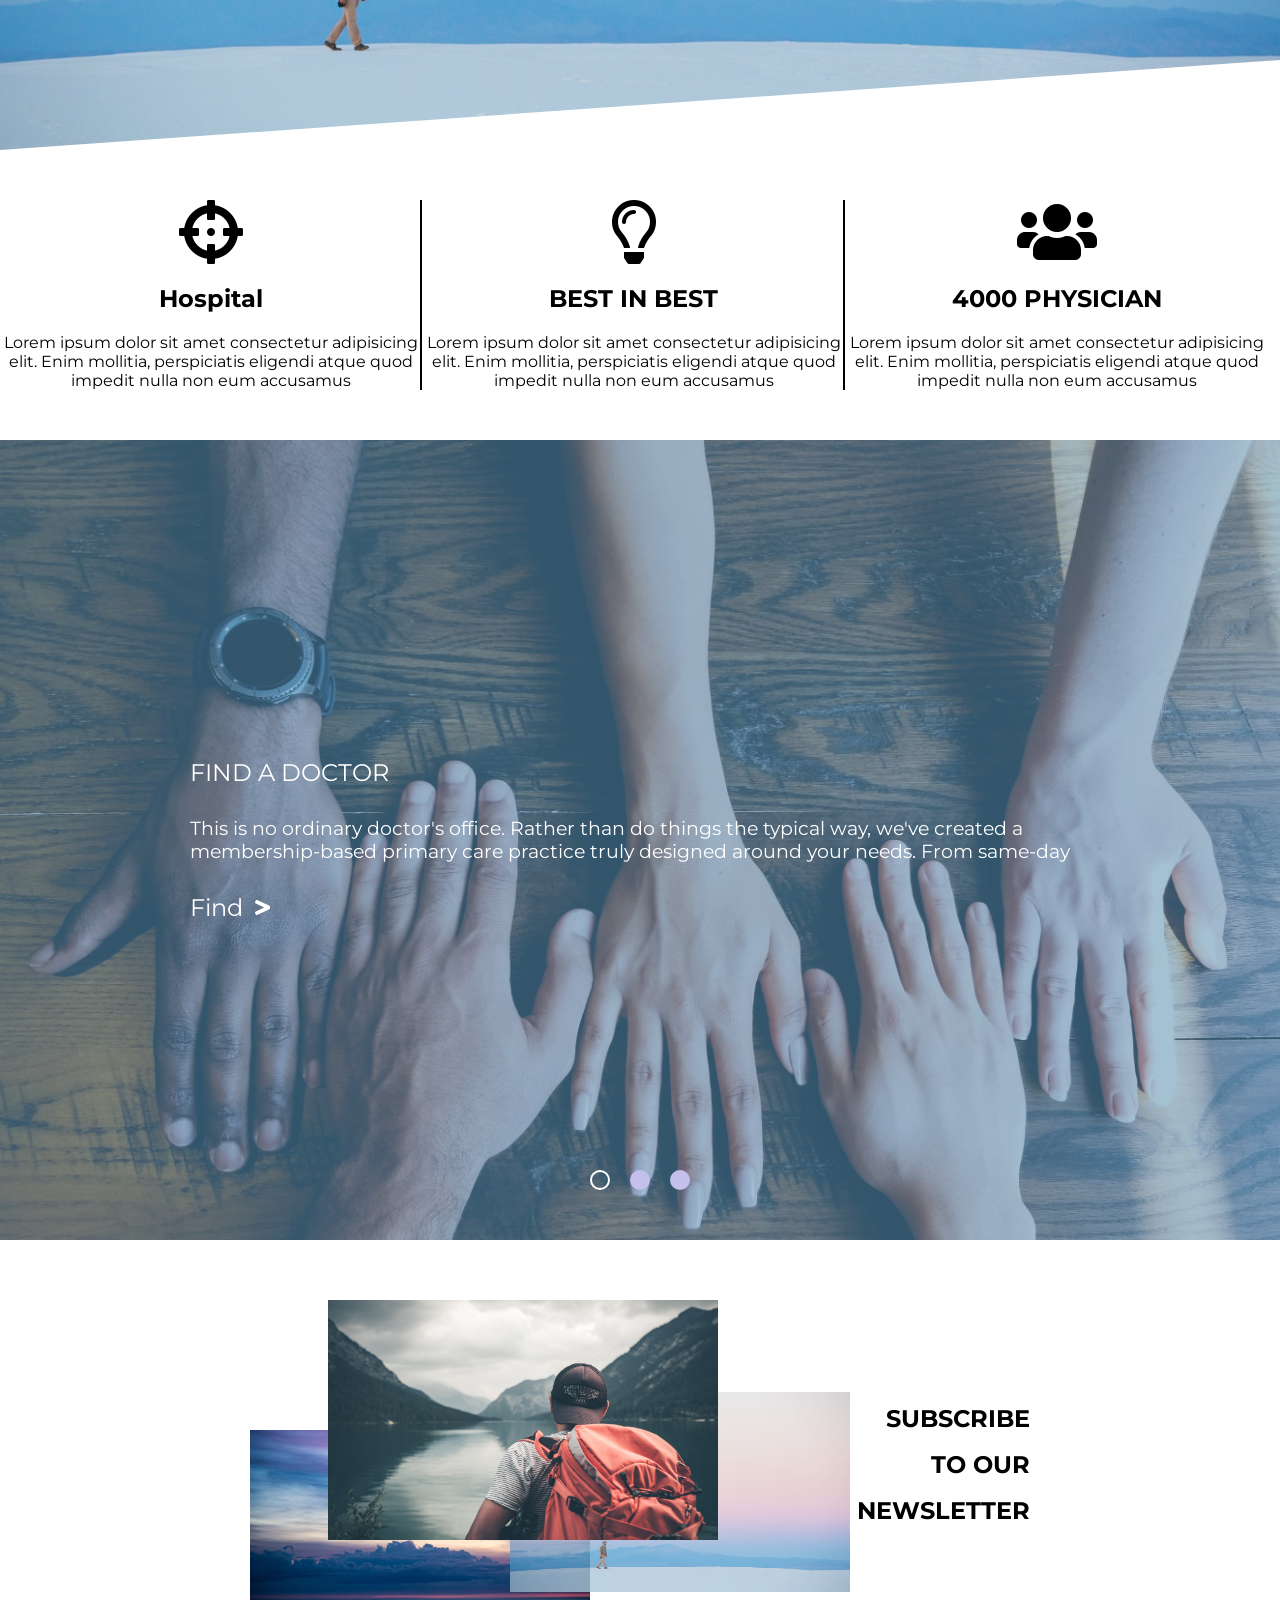
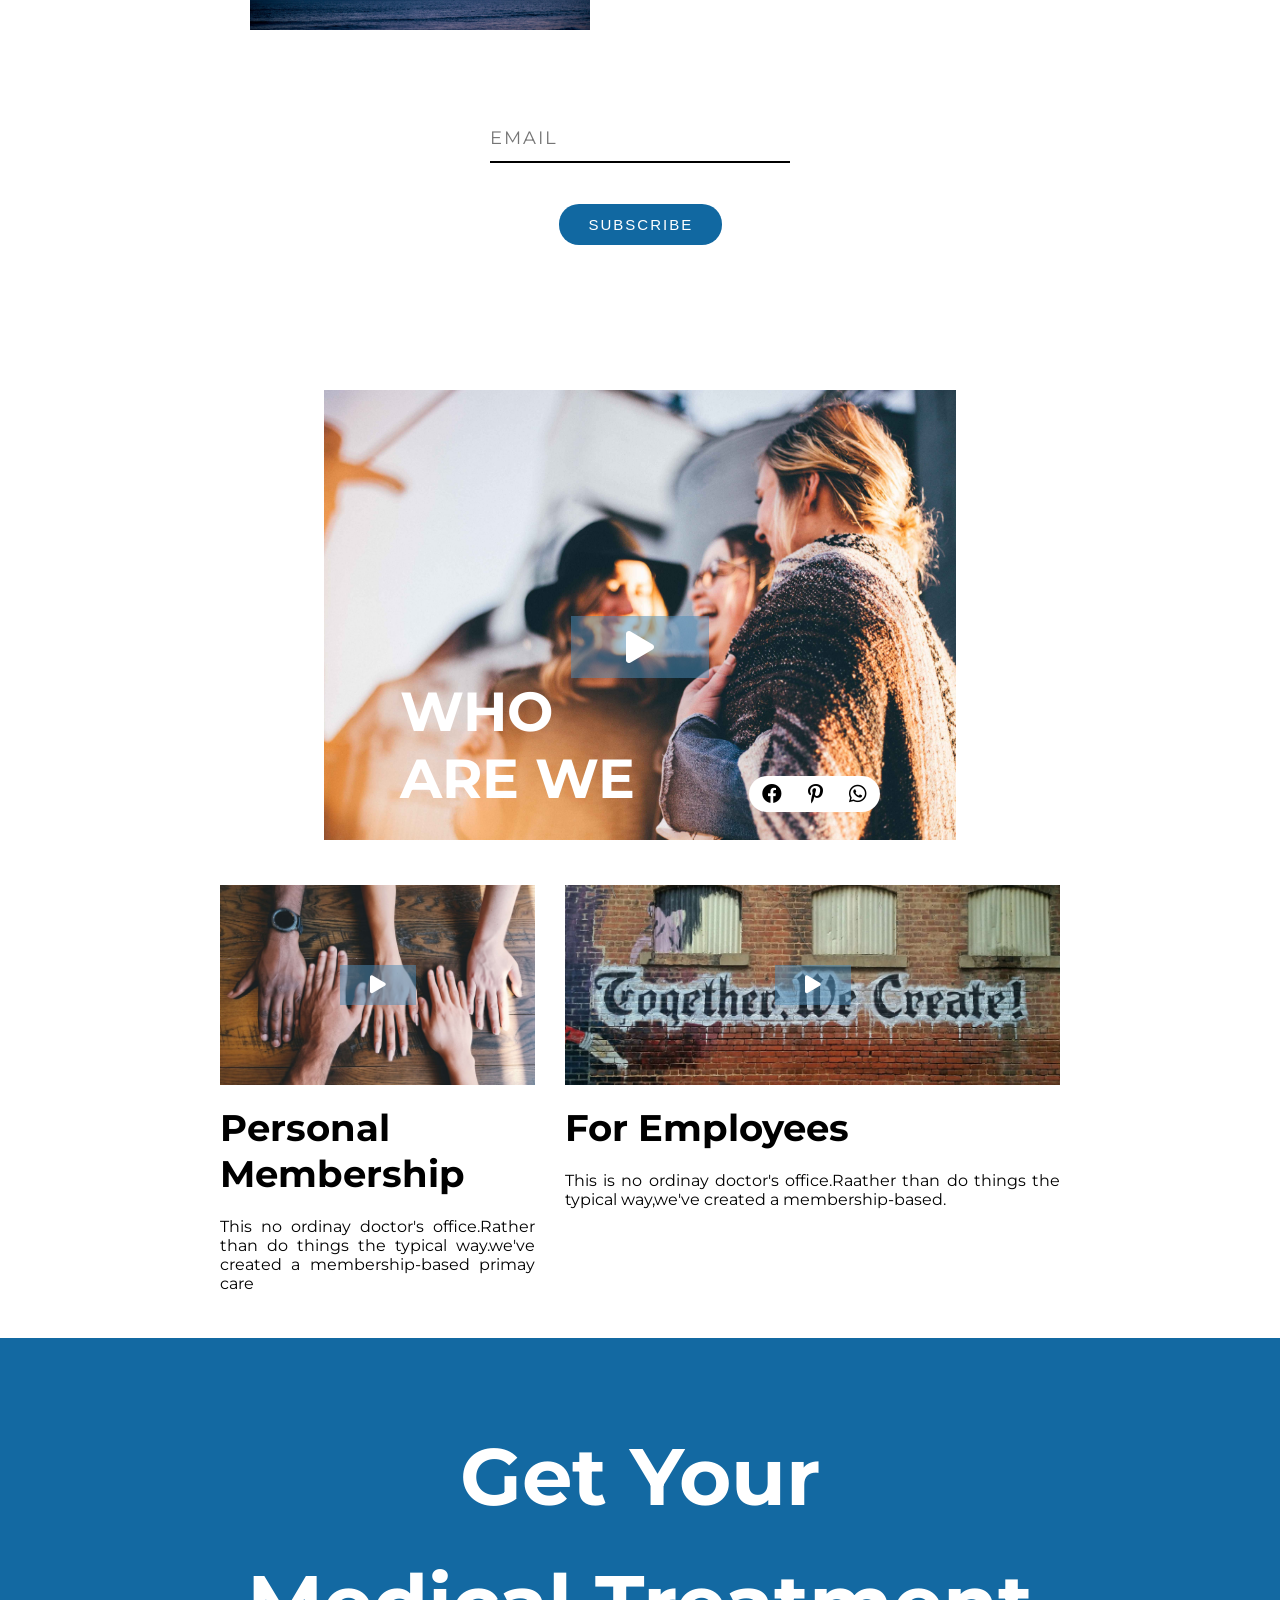
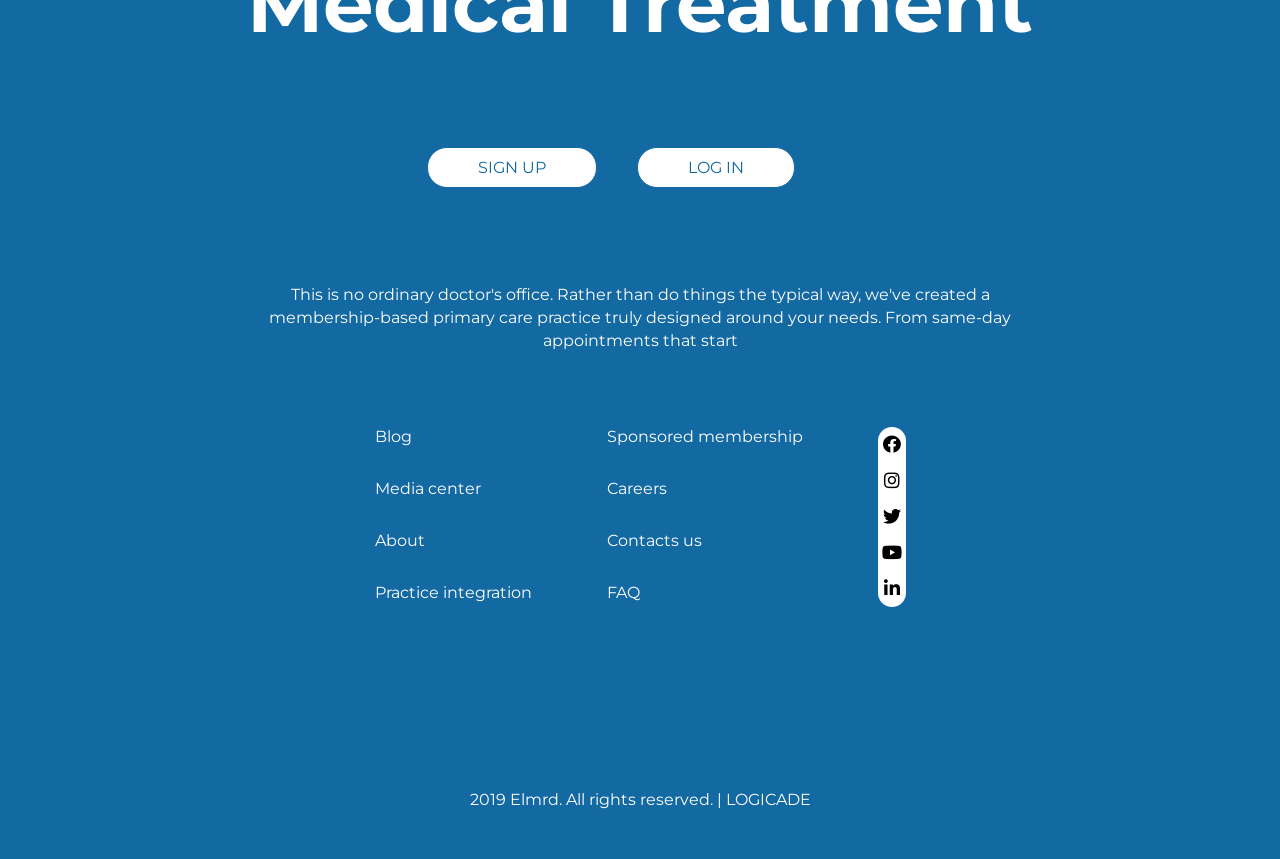
==== commit e606259b: "final finishing" ====
--- a/index.html
+++ b/index.html
@@ -23,7 +23,7 @@
 				<nav class="header__nav">
 					<div class="container-header nav-container ">
 						<div class="hd-burger">
-							<a class="text-white-color" href="#" onclick="sideBarFunc()"><i class="fas fa-bars"></i></a>
+							<a class="text-white-color" onclick="sideBarFunc()"><i class="fas fa-bars"></i></a>
 						</div>
 						<div class="hd-logo">
 							<a href="#"><img src="image/Artboard 1.png"></a>
@@ -45,24 +45,25 @@
 					</div>
 				</nav>
 				<div class="Child2">
-					<div class="find_link">	
-						<a href="#" class="text-white-color"><img src="image/hospital-placeholder.png"> &nbsp; FIND A DOCTOR &nbsp; <i class="fas fa-greater-than"></i></a>
+					<div class="find_link">
+						<a class="text-white-color"><img src="image/hospital-placeholder.png"> &nbsp; FIND A DOCTOR &nbsp; <i
+								class="fas fa-greater-than"></i></a>
 
 					</div>
 					<div>
 						<ul>
 							<li>
-								<a class="text-blue-color" href="#">
+								<a class="text-blue-color">
 									<i class="fab fa-facebook"></i>
 								</a>
 							</li>
 							<li>
-								<a class="text-blue-color" href="#">
+								<a class="text-blue-color">
 									<i class="fab fa-instagram"></i>
 								</a>
 							</li>
 							<li>
-								<a class="text-blue-color" href="#">
+								<a class="text-blue-color">
 									<i class="fab fa-twitter"></i>
 								</a>
 							</li>
@@ -89,38 +90,44 @@
 		<div class="search_list container-header">
 			<div style="--i:1;" class="search_item">
 				<h2>We're changing the way you go to the doctor</h2>
-				<p>We're changing the way you go to the doctor 
-					This is no ordinary doctor's office. Rather than do things the typical way, we've created a membership-based primary care practice truly designed around your needs.
+				<p>We're changing the way you go to the doctor
+					This is no ordinary doctor's office. Rather than do things the typical way, we've created a membership-based
+					primary care practice truly designed around your needs.
 				</p>
 			</div>
 			<div style="--i:2;" class="search_item">
 				<h2>We're changing the way you go to the doctor</h2>
-				<p>We're changing the way you go to the doctor 
-					This is no ordinary doctor's office. Rather than do things the typical way, we've created a membership-based primary care practice truly designed around your needs.
+				<p>We're changing the way you go to the doctor
+					This is no ordinary doctor's office. Rather than do things the typical way, we've created a membership-based
+					primary care practice truly designed around your needs.
 				</p>
 			</div>
 			<div style="--i:3;" class="search_item">
 				<h2>We're changing the way you go to the doctor</h2>
-				<p>We're changing the way you go to the doctor 
-					This is no ordinary doctor's office. Rather than do things the typical way, we've created a membership-based primary care practice truly designed around your needs.
+				<p>We're changing the way you go to the doctor
+					This is no ordinary doctor's office. Rather than do things the typical way, we've created a membership-based
+					primary care practice truly designed around your needs.
 				</p>
 			</div>
 			<div style="--i:4;" class="search_item">
 				<h2>We're changing the way you go to the doctor</h2>
-				<p>We're changing the way you go to the doctor 
-					This is no ordinary doctor's office. Rather than do things the typical way, we've created a membership-based primary care practice truly designed around your needs.
+				<p>We're changing the way you go to the doctor
+					This is no ordinary doctor's office. Rather than do things the typical way, we've created a membership-based
+					primary care practice truly designed around your needs.
 				</p>
 			</div>
 			<div style="--i:5;" class="search_item">
 				<h2>We're changing the way you go to the doctor</h2>
-				<p>We're changing the way you go to the doctor 
-					This is no ordinary doctor's office. Rather than do things the typical way, we've created a membership-based primary care practice truly designed around your needs.
+				<p>We're changing the way you go to the doctor
+					This is no ordinary doctor's office. Rather than do things the typical way, we've created a membership-based
+					primary care practice truly designed around your needs.
 				</p>
 			</div>
 			<div style="--i:6;" class="search_item">
 				<h2>We're changing the way you go to the doctor</h2>
-				<p>We're changing the way you go to the doctor 
-					This is no ordinary doctor's office. Rather than do things the typical way, we've created a membership-based primary care practice truly designed around your needs.
+				<p>We're changing the way you go to the doctor
+					This is no ordinary doctor's office. Rather than do things the typical way, we've created a membership-based
+					primary care practice truly designed around your needs.
 				</p>
 			</div>
 		</div>
@@ -149,20 +156,21 @@
 				<div class="bg-img1"></div>
 				<div id="Cards">
 					<div class="card border-right">
-						<a href="#"><i class="fas fa-4x fa-crosshairs"></i></a>
-						<h2><a href="#" class="text-blue-color padding-top-bottom">Hospital</a></h2>
-						<p>Lorem ipsum dolor sit amet consectetur adipisicing elit. Enim mollitia, perspiciatis eligendi atque quod impedit nulla non eum accusamus</p>
-
-					</div>
-					<div class="card border-right">
-						<a href="#"><i class="far fa-4x fa-lightbulb"></i></a>
-						<h2><a href="#" class="text-blue-color padding-top-bottom">BEST IN BEST</a></h2>
+						<a><i class="fas fa-4x fa-crosshairs"></i></a>
+						<h2><a class="text-blue-color padding-top-bottom">Hospital</a></h2>
 						<p>Lorem ipsum dolor sit amet consectetur adipisicing elit. Enim mollitia, perspiciatis eligendi atque quod
 							impedit nulla non eum accusamus</p>
+
+					</div>
+					<div class="card border-right">
+						<a><i class="far fa-4x fa-lightbulb"></i></a>
+						<h2><a class="text-blue-color padding-top-bottom">BEST IN BEST</a></h2>
+						<p>Lorem ipsum dolor sit amet consectetur adipisicing elit. Enim mollitia, perspiciatis eligendi atque quod
+							impedit nulla non eum accusamus</p>
 					</div>
 					<div class="card">
-						<a href="#"><i class="fas fa-4x fa-users"></i></a>
-						<h2><a href="#" class="text-blue-color padding-top-bottom">4000 PHYSICIAN</a></h2>
+						<a><i class="fas fa-4x fa-users"></i></a>
+						<h2><a class="text-blue-color padding-top-bottom">4000 PHYSICIAN</a></h2>
 						<p>Lorem ipsum dolor sit amet consectetur adipisicing elit. Enim mollitia, perspiciatis eligendi atque quod
 							impedit nulla non eum accusamus</p>
 					</div>
@@ -183,7 +191,7 @@
 								<h3 class="font-weight">This is no ordinary doctor's office. Rather than do things the typical way,
 									we've created a membership-based primary care practice truly designed around your needs. From same-day
 								</h3>
-								<a href="#">
+								<a>
 									<h2 class="font-weight text-white-color">Find &nbsp;<i class="fas fa-greater-than"></i></h2>
 								</a>
 							</div>
@@ -199,7 +207,7 @@
 								<h1 class="font-weight">Lorem, ipsum dolor.></h1>
 								<h3 class="font-weight">Lorem ipsum dolor sit amet, consectetur adipisicing elit. Officia vel eaque esse
 									animi exercitationem tempore dicta veritatis? Sunt, voluptatibus temporibus.</h3>
-								<a href="#">
+								<a>
 									<h2 class="font-weight text-white-color">Find &nbsp;<i class="fas fa-greater-than"></i></h2>
 								</a>
 							</div>
@@ -215,7 +223,7 @@
 								<h1 class="font-weight">Lorem, ipsum dolor.</h1>
 								<h3 class="font-weight">Lorem ipsum, dolor sit amet consectetur adipisicing elit. Consequuntur
 									necessitatibus iure, a veritatis ducimus tempore ipsam eos dolores quasi enim.</h3>
-								<a href="#">
+								<a>
 									<h2 class="font-weight text-white-color">Find &nbsp;<i class="fas fa-greater-than"></i></h2>
 								</a>
 							</div>
@@ -249,11 +257,17 @@
 					</div>
 					<div class="row">
 						<div>
-							<input type="email" placeholder="EMAIL" name="" class="line-height lettter-spacing ">
-							<a href="#" class="border-radius text-white-color lettter-spacing">
-								<h4 class="font-weight">SUBSCRIBE</h4>
-							</a>
-						</div>
+							<input type="email" placeholder="EMAIL" class="line-height lettter-spacing" id="mail" required>
+
+							<button onclick="fun()">
+								<a class="border-radius text-white-color lettter-spacing" id="subscribe">
+									<h4 class="font-weight">SUBSCRIBE</h4>
+								</a>
+							</button>
+						</div>
+						<small id="small" class="small">Submitted Successfully!</small>
+						<small id="small-e1" class="small-error">Sorry not Submitted!</small>
+
 					</div>
 				</div>
 			</div>
@@ -269,24 +283,24 @@
 				<div class="First-video">
 					<div class="contant">
 						<div>
-							<a onclick="trailer(1)" class="text-white-color action" href="#"><i class="fas fa-2x fa-play"></i></a>
+							<a onclick="trailer(1)" class="text-white-color action"><i class="fas fa-2x fa-play"></i></a>
 						</div>
 						<div class="latter-spacing font-size">
 							<div>
-								<a href="#" class="text-white-color">
+								<a class="text-white-color">
 									<h2>WHO ARE WE</h2>
 								</a>
 							</div>
 							<div>
 								<ul class="border-radius">
 									<li>
-										<a class="text-blue-color" href="#"><i class="fab fa-facebook"></i></a>
+										<a class="text-blue-color"><i class="fab fa-facebook"></i></a>
 									</li>
 									<li>
-										<a class="text-blue-color" href="#"><i class="fab fa-pinterest-p"></i></a>
+										<a class="text-blue-color"><i class="fab fa-pinterest-p"></i></a>
 									</li>
 									<li>
-										<a class="text-blue-color" href="#"><i class="fab fa-whatsapp"></i></a>
+										<a class="text-blue-color"><i class="fab fa-whatsapp"></i></a>
 									</li>
 								</ul>
 							</div>
@@ -296,10 +310,10 @@
 				<div class="Second-Third-video">
 					<div class="card1">
 						<div>
-							<a onclick="trailer(2)" class="text-white-color" href="#"><i class="fas fa-play"></i></a>
+							<a onclick="trailer(2)" class="text-white-color"><i class="fas fa-play"></i></a>
 						</div>
 						<div class="text-blue-color">
-							<a href="#">
+							<a>
 								<h1 class="padding-top-bottom text-blue-color font-size latter-spacing line-height">Personal Membership
 								</h1>
 							</a>
@@ -309,10 +323,10 @@
 					</div>
 					<div class="card2">
 						<div>
-							<a onclick="trailer(3)" class="text-white-color" href="#"><i class="fas fa-play"></i></a>
+							<a onclick="trailer(3)" class="text-white-color"><i class="fas fa-play"></i></a>
 						</div>
 						<div class="text-blue-color">
-							<a href="#">
+							<a>
 								<h1 class="padding-top-bottom text-blue-color font-size line-height latter-spacing">For Employees</h1>
 							</a>
 							<p class="text-align-justify">This is no ordinay doctor's office.Raather than do things the typical
@@ -327,7 +341,7 @@
 					<iframe width="560" height="315" src="https://www.youtube.com/embed/BNVHwDk-8m0" frameborder="0"
 						allow="accelerometer; autoplay; clipboard-write; encrypted-media; gyroscope; picture-in-picture"></iframe>
 				</div>
-				<a onclick="closed(1)" class="close" href="#">
+				<a onclick="closed(1)" class="close">
 					<i class="fas fa-times"></i>
 				</a>
 			</div>
@@ -337,7 +351,7 @@
 					<iframe width="560" height="315" src="https://www.youtube.com/embed/BNVHwDk-8m0" frameborder="0"
 						allow="accelerometer; autoplay; clipboard-write; encrypted-media; gyroscope; picture-in-picture"></iframe>
 				</div>
-				<a onclick="closed(2)" class="close" href="#">
+				<a onclick="closed(2)" class="close">
 					<i class="fas fa-times"></i>
 				</a>
 			</div>
@@ -347,7 +361,7 @@
 					<iframe width="560" height="315" src="https://www.youtube.com/embed/BNVHwDk-8m0" frameborder="0"
 						allow="accelerometer; autoplay; clipboard-write; encrypted-media; gyroscope; picture-in-picture"></iframe>
 				</div>
-				<a onclick="closed(3)" class="close" href="#">
+				<a onclick="closed(3)" class="close">
 					<i class="fas fa-times"></i>
 				</a>
 			</div>
@@ -376,30 +390,30 @@
 			<div class="row3">
 				<div class="nav">
 					<ul>
-						<li><a class="text-white-color" href="#">Blog</a></li>
-						<li><a class="text-white-color" href="#">Media center</a></li>
-						<li><a class="text-white-color" href="#">About</a></li>
-						<li><a class="text-white-color" href="#">Practice integration</a></li>
+						<li><a class="text-white-color">Blog</a></li>
+						<li><a class="text-white-color">Media center</a></li>
+						<li><a class="text-white-color">About</a></li>
+						<li><a class="text-white-color">Practice integration</a></li>
 					</ul>
 					<ul>
-						<li><a class="text-white-color" href="#">Sponsored membership</a></li>
-						<li><a class="text-white-color" href="#">Careers</a></li>
-						<li><a class="text-white-color" href="#">Contacts us</a></li>
-						<li><a class="text-white-color" href="#">FAQ</a></li>
+						<li><a class="text-white-color">Sponsored membership</a></li>
+						<li><a class="text-white-color">Careers</a></li>
+						<li><a class="text-white-color">Contacts us</a></li>
+						<li><a class="text-white-color">FAQ</a></li>
 					</ul>
 				</div>
 				<div class="icons">
 					<ul class="border-radius">
-						<li><a class="text-blue-color" href="#"><i class="fab fa-facebook"></i></a></li>
-						<li><a class="text-blue-color" href="#"><i class="fab fa-instagram"></i></a></li>
-						<li><a class="text-blue-color" href="#"><i class="fab fa-twitter"></i></a></li>
-						<li><a class="text-blue-color" href="#"><i class="fab fa-youtube"></i></a></li>
-						<li><a class="text-blue-color" href="#"><i class="fab fa-linkedin-in"></i></a></li>
+						<li><a class="text-blue-color"><i class="fab fa-facebook"></i></a></li>
+						<li><a class="text-blue-color"><i class="fab fa-instagram"></i></a></li>
+						<li><a class="text-blue-color"><i class="fab fa-twitter"></i></a></li>
+						<li><a class="text-blue-color"><i class="fab fa-youtube"></i></a></li>
+						<li><a class="text-blue-color"><i class="fab fa-linkedin-in"></i></a></li>
 					</ul>
 				</div>
 			</div>
 			<div class="row4 text-white-color">
-				<p>2019 Bodis. All rights reserved. | LOGICADE</p>
+				<p>2019 Elmrd. All rights reserved. | LOGICADE</p>
 			</div>
 		</div>
 	</footer>
@@ -409,23 +423,25 @@
 	<!-- signup -->
 
 	<section class="sec8" id="login1">
-		<form class="sign_Up">
+		<div class="sign_Up">
 			<div class="sign sign-h3">
 				<h3>Login</h3>
 			</div>
 			<div class="sign mail">
-				<input type="mail" name="mail" required>
+				<input type="mail" id="mail2" required>
 				<label>Your Email</label>
 			</div>
 			<div class="sign pass">
-				<input type="mail" name="Password" required>
+				<input type="password" id="pass" required>
 				<label>Password</label>
 			</div>
 			<div class="sign f-p">
 				<label>Forgot Password?</label>
 			</div>
+			<small id="small-3" class="small">login Successfully!</small>
+			<small id="small-e2" class="small-error">Sorry not Submitted!</small>
 			<div class="sign s-b">
-				<button type="submit"><a href="#" class="signUp_btn">LOGIN</a></button>
+				<button type="submit" onclick="login_input()"><a class="signUp_btn">LOGIN</a></button>
 			</div>
 			<div class="sign s-i-w">
 				<label>or sign in with:</label>
@@ -441,36 +457,38 @@
 					<a><i class="fab fa-google-plus-g"></i></a>
 				</div>
 			</div>
-		</form>
+		</div>
 	</section>
 	<!-- login -->
-	
+
 	<section class="sec8" id="signup1">
-		<form class="sign_Up login">
+		<div class="sign_Up login">
 			<div class="sign sign-h3">
 				<h3>Sign Up</h3>
 			</div>
 			<div class="sign mail">
-				<input type="mail" name="mail" required>
+				<input type="mail" name="mail" id="name" required>
 				<label>Name</label>
 			</div>
 			<div class="sign mail">
-				<input type="mail" name="mail" required>
+				<input type="mail" name="mail" id="mail3" required>
 				<label>Your Email</label>
 			</div>
 			<div class="sign pass">
-				<input type="mail" name="Password" required>
+				<input type="mail" name="Password" id="pass2" required>
 				<label>Your Password</label>
 			</div>
 			<div class="sign pass">
-				<input type="mail" name="Password" required>
+				<input type="mail" name="Password" id="pass3" required>
 				<label>Confirm Password</label>
 			</div>
 			<div class="sign f-p">
 				<label>Forgot Password?</label>
 			</div>
+			<small id="small-2" class="small">Signup Successfully!</small>
+			<small id="small-e3" class="small-error">Sorry not Submitted!</small>
 			<div class="sign s-b">
-				<button type="submit"><a href="#" class="signUp_btn">SIGN UP</a></button>
+				<button type="submit" onclick="login_signup()"><a class="signUp_btn">SIGN UP</a></button>
 			</div>
 			<div class="sign s-i-w">
 				<label>or sign up with:</label>
@@ -486,7 +504,7 @@
 					<a><i class="fab fa-google-plus-g"></i></a>
 				</div>
 			</div>
-		</form>
+		</div>
 	</section>
 	<script src="./main.js"></script>
 </body>
--- a/style.css
+++ b/style.css
@@ -168,6 +168,7 @@
 	justify-content: flex-start;
 	align-items: center;
 	flex: 1;
+	cursor: pointer;
 }
 
 nav .hd-burger i{
@@ -400,6 +401,7 @@
 }
 
 .Child2 .find_link a{
+	cursor:not-allowed;
   display: flex;
   align-items: center;
   
@@ -434,6 +436,7 @@
 	margin: 15px 0px 15px 0px;
 }
 .Child2 > :nth-child(2) ul li a i{
+	cursor:not-allowed;
 	font-size: 23px;
 	transition: 0.2s linear;
 }
@@ -578,6 +581,7 @@
 	justify-content: center;
 	align-items: center;
 	padding-left: 2px;
+	cursor: not-allowed;
 }
 #Cards .card i{
 	transition: 0.2s linear;
@@ -623,7 +627,7 @@
 .contant-main{
 	width: 100%;
 	height: 230px;
-	background: #1369A2;
+	background: transparent;
 	align-items: center;
 	display: flex;
 	justify-content: center;
@@ -635,6 +639,7 @@
 	padding-bottom: 30px;
 }
 .contant-main .contant h2{
+	cursor:not-allowed;
 	margin-top: 30px;
 	display: flex;
 	align-items: center;
@@ -775,6 +780,25 @@
 	transition: 0.4s;
 	width: 163px;
 	font-size: 15px;
+	cursor: pointer;
+}
+.small{
+	display: none;
+	color: green;
+	margin-top: 10px;
+	padding-bottom: 10px;
+}
+.small-error{
+	display: none;
+	color: red;
+	margin-top: 10px;
+	padding-bottom: 10px;
+}
+
+.row button{
+	background: transparent;
+	outline: none;
+	border: none;
 }
 .row a:hover{
 	background: #fff;
@@ -808,6 +832,7 @@
 }
 .First-video .contant > :nth-child(1){
 	align-self: center;
+	cursor:not-allowed;
 }
 .First-video .contant > :nth-child(1) a{
 	padding: 15px 55px 15px 55px;
@@ -845,6 +870,7 @@
 .First-video .contant > :nth-child(2) > :nth-child(2) i{
 	transition: 0.5s linear;
 	font-size: 20px;
+	cursor: not-allowed;
 }
 .First-video .contant > :nth-child(2) > :nth-child(2) i:hover{
 	transform: scale(1.2);
@@ -876,6 +902,7 @@
 	align-items: center;
 }
 .Second-Third-video .card1 > :nth-child(1) a{
+	cursor:not-allowed;
 	padding: 10px 30px 10px 30px;
 	background: var(--bg-play-icon);
 }
@@ -891,6 +918,7 @@
 	align-items: center;
 }
 .Second-Third-video .card2 > :nth-child(1) a{
+	cursor:not-allowed;
 	padding: 10px 30px 10px 30px;
 	background: var(--bg-play-icon);
 }
@@ -1025,6 +1053,7 @@
 	transition: 0.3s linear;
 	border: 1px solid #1369A2;
 	color: #1369A2;
+	cursor: pointer;
 }
 .row1 ul li a:hover{
 	background: #1369A2;
@@ -1065,6 +1094,7 @@
 	flex-direction: column;
 }
 .row3 .nav ul li{
+	cursor:not-allowed;
 	margin-right: 75px;
 	margin-bottom: 33px;
 }
@@ -1078,6 +1108,7 @@
 	padding: 8px 4px;
 }
 .row3 .icons ul li a i{
+	cursor:not-allowed;
 	font-size: 18px;
 	transition: 0.2s linear;
 }
@@ -1093,7 +1124,7 @@
 .sec8{
 	display: none;
 	flex-direction: column;
-  background-image:linear-gradient(-25deg, rgba(255, 255, 255, 0.8) 0 50%, rgba(19, 105, 162,0.7) 50% 100%);
+  background-image:linear-gradient(-25deg, rgba(255, 255, 255, 0.9) 0 50%, rgba(19, 105, 162,0.9) 50% 100%);
 	justify-content: center;
 	align-items: center;
 	height: 100vh;
